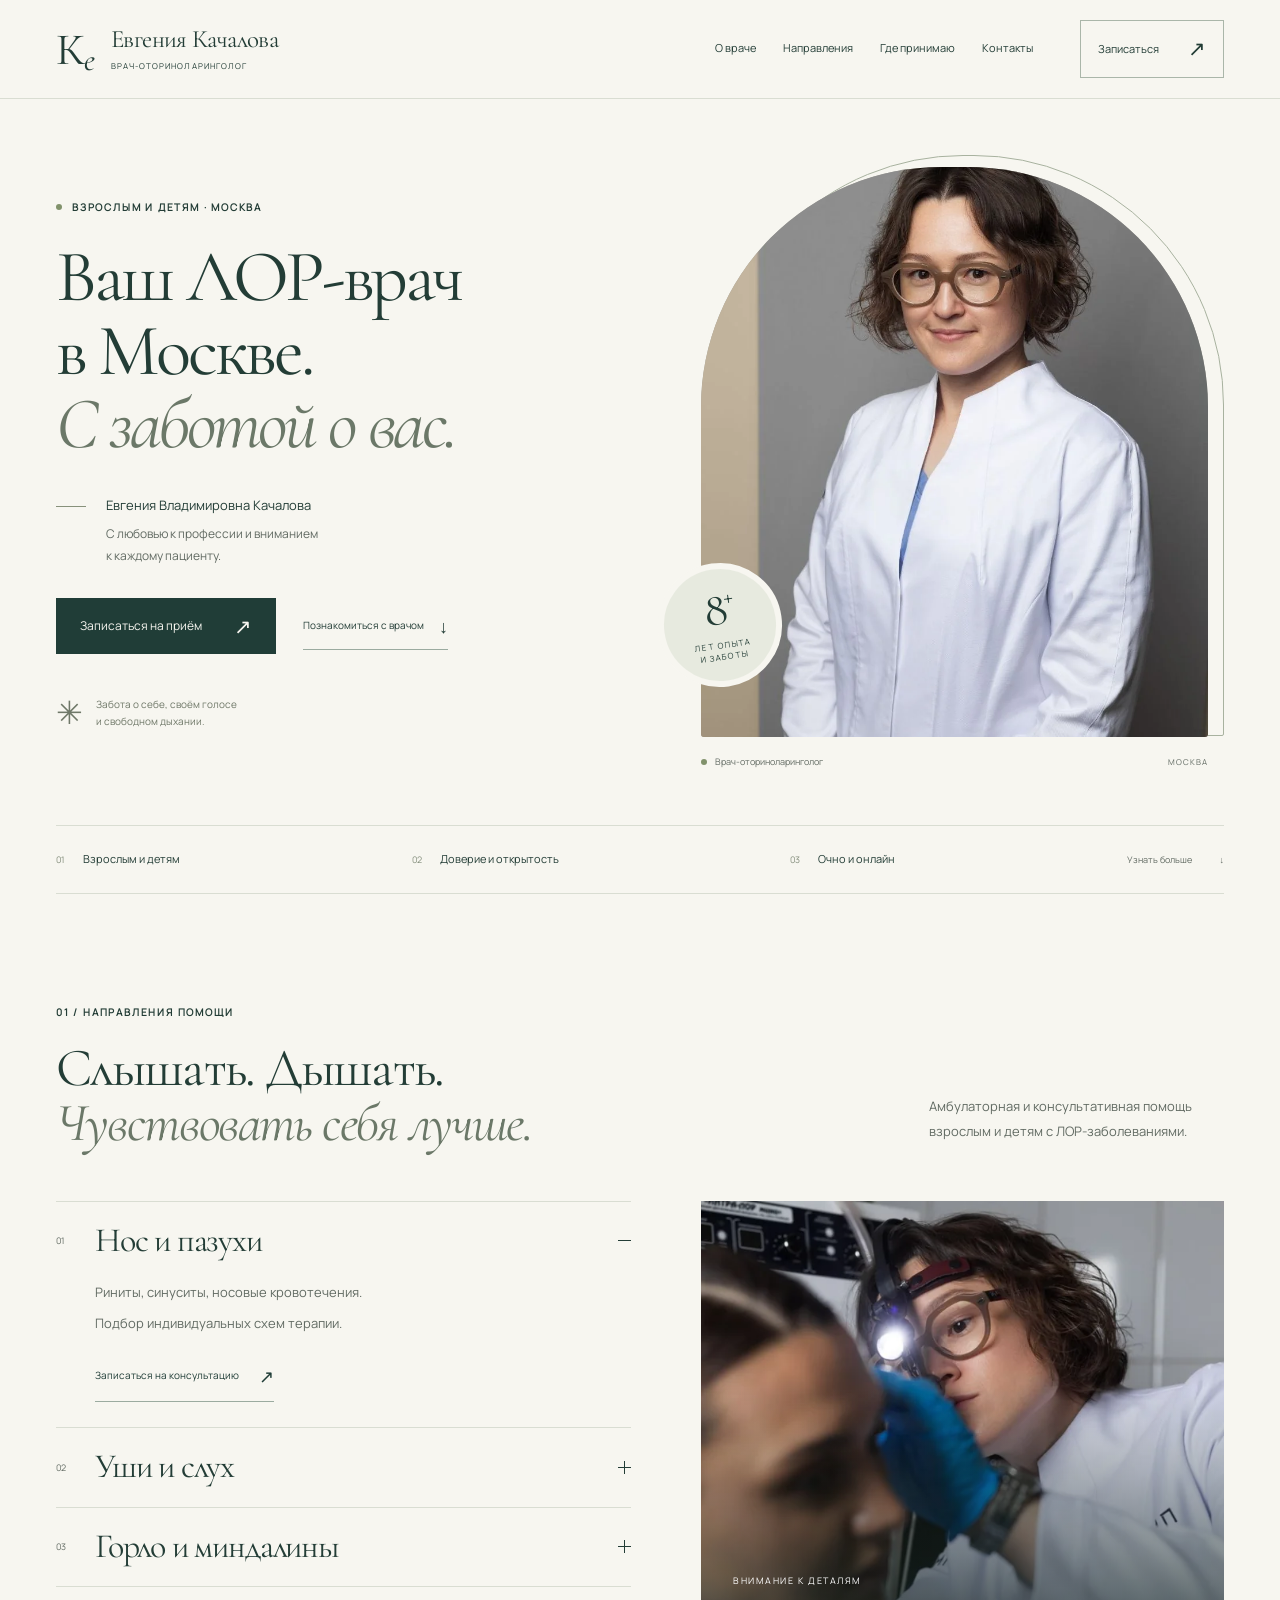
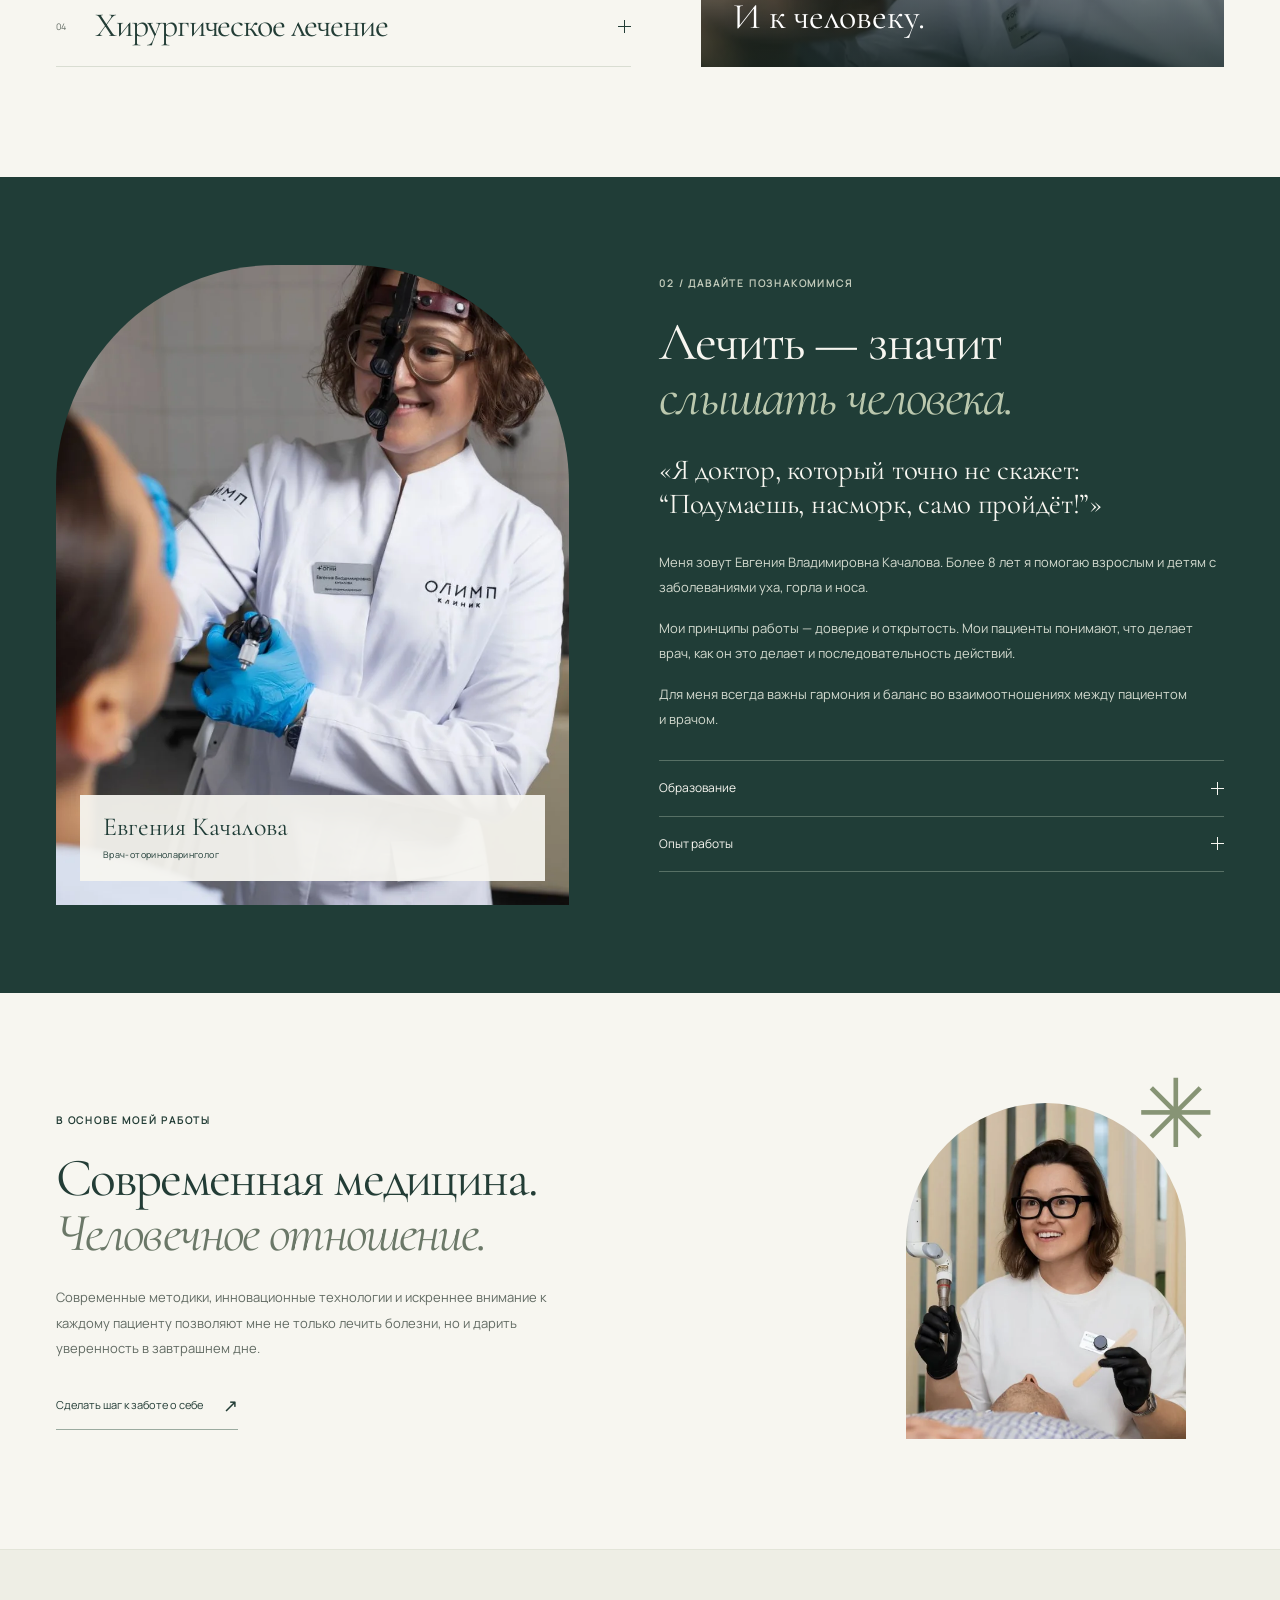
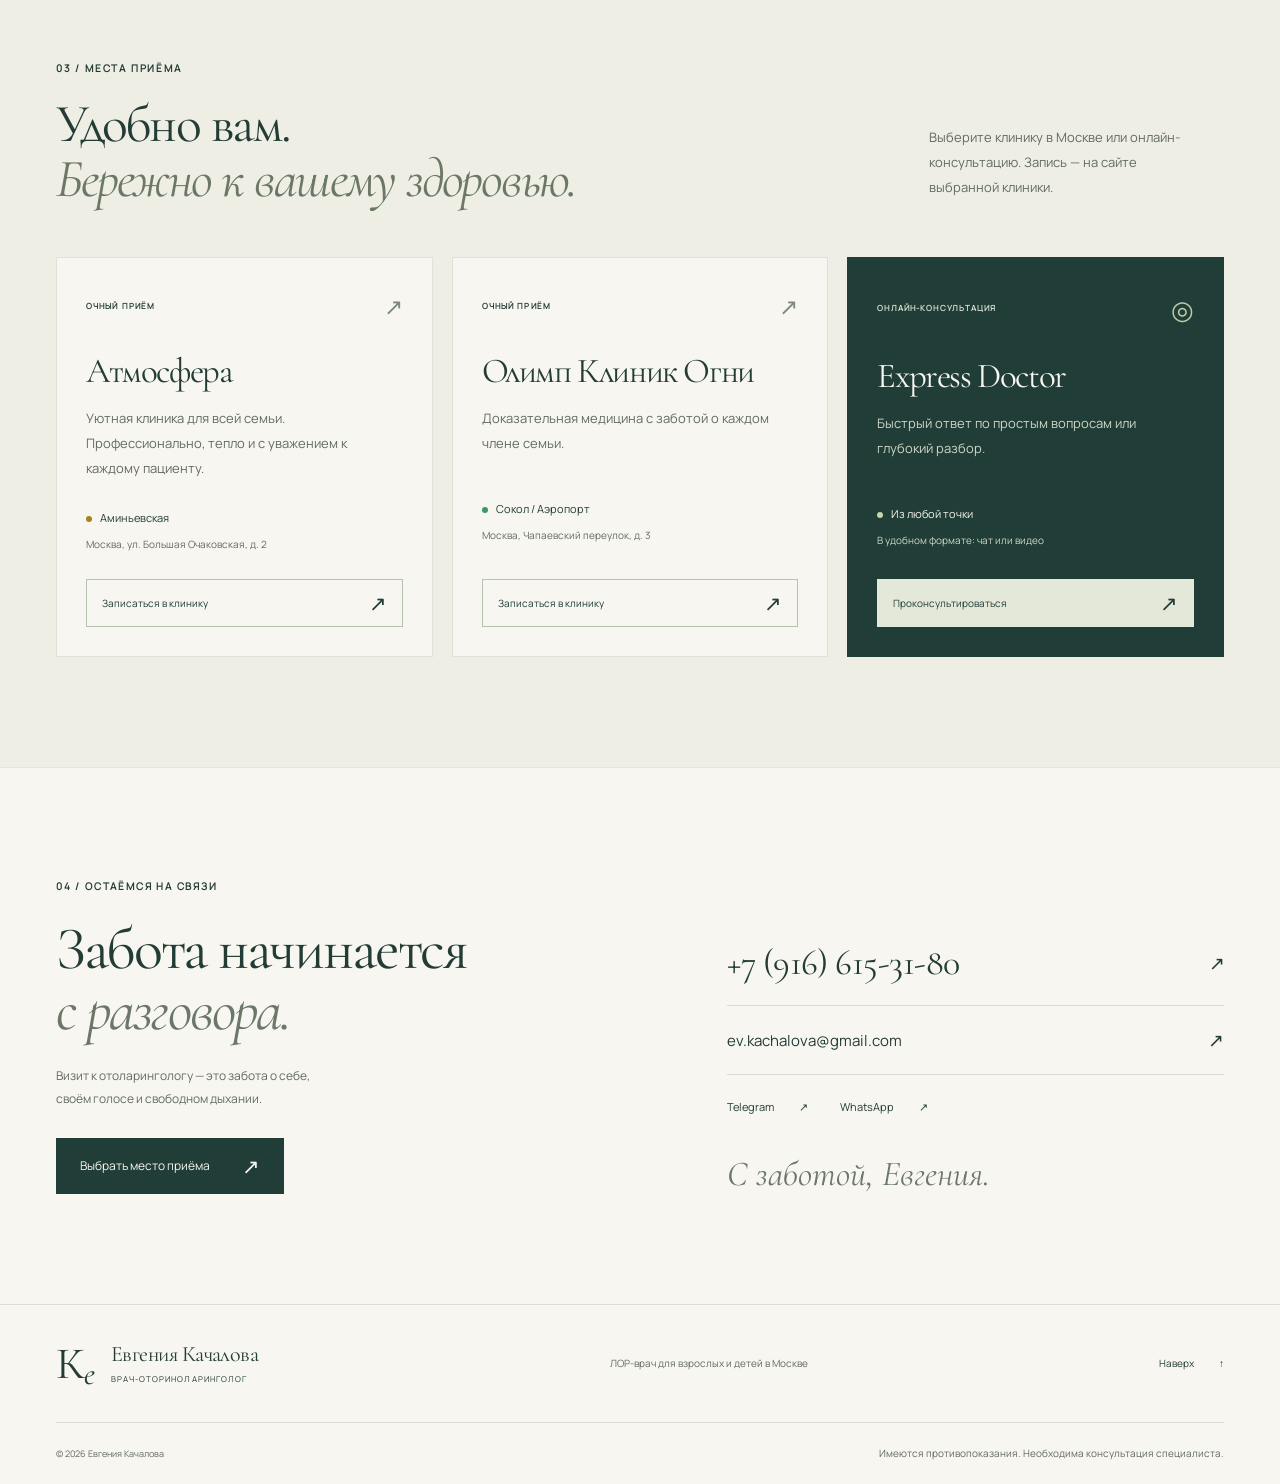
==== index.html @ 6a8b2f37 "Publish website from src" ====
<!doctype html>
<html lang="ru">
  <head>
    <meta charset="utf-8" />
    <meta name="viewport" content="width=device-width, initial-scale=1" />
    <meta name="theme-color" content="#203d37" />
    <title>
      ЛОР в Москве — Качалова Евгения Владимировна | Взрослым и детям
    </title>
    <meta
      name="description"
      content="ЛОР-врач в Москве Качалова Евгения Владимировна. Более 8 лет опыта, приём взрослых и детей. Клиники у м. Аминьевская, Сокол и Аэропорт. Запись и онлайн-консультации."
    />
    <meta name="robots" content="index, follow, max-image-preview:large" />
    <link rel="canonical" href="https://kachalovg.github.io/kachalova-lor-2/" />
    <meta property="og:type" content="website" />
    <meta property="og:locale" content="ru_RU" />
    <meta property="og:site_name" content="Евгения Качалова — ЛОР-врач" />
    <meta
      property="og:title"
      content="Ваш ЛОР-врач в Москве — Евгения Качалова"
    />
    <meta
      property="og:description"
      content="С любовью к профессии и заботой о каждом пациенте. ЛОР-помощь взрослым и детям, более 8 лет опыта. Очный приём и онлайн-консультации."
    />
    <meta property="og:url" content="https://kachalovg.github.io/kachalova-lor-2/" />
    <meta
      property="og:image"
      content="https://kachalovg.github.io/kachalova-lor-2/assets/images/portrait-880.webp"
    />
    <meta
      property="og:image:alt"
      content="Качалова Евгения Владимировна, врач-оториноларинголог"
    />
    <meta name="twitter:card" content="summary_large_image" />
    <link rel="icon" href="assets/favicon.svg" type="image/svg+xml" />
    <link
      rel="preload"
      href="assets/fonts/cormorant.woff2"
      as="font"
      type="font/woff2"
      crossorigin
    />
    <link
      rel="preload"
      href="assets/fonts/manrope.woff2"
      as="font"
      type="font/woff2"
      crossorigin
    />
    <link rel="stylesheet" href="css/styles.css" />
    <script src="js/main.js" defer></script>
    <script type="application/ld+json">
      {
        "@context": "https://schema.org",
        "@graph": [
          {
            "@type": "WebSite",
            "@id": "https://kachalovg.github.io/kachalova-lor-2/#website",
            "url": "https://kachalovg.github.io/kachalova-lor-2/",
            "name": "Евгения Качалова — ЛОР-врач в Москве",
            "inLanguage": "ru-RU"
          },
          {
            "@type": "WebPage",
            "@id": "https://kachalovg.github.io/kachalova-lor-2/#webpage",
            "url": "https://kachalovg.github.io/kachalova-lor-2/",
            "name": "ЛОР в Москве — Качалова Евгения Владимировна",
            "inLanguage": "ru-RU",
            "isPartOf": { "@id": "https://kachalovg.github.io/kachalova-lor-2/#website" },
            "about": { "@id": "https://kachalovg.github.io/kachalova-lor-2/#doctor" }
          },
          {
            "@type": "Person",
            "@id": "https://kachalovg.github.io/kachalova-lor-2/#doctor",
            "name": "Качалова Евгения Владимировна",
            "givenName": "Евгения",
            "familyName": "Качалова",
            "jobTitle": "Врач-оториноларинголог",
            "url": "https://kachalovg.github.io/kachalova-lor-2/",
            "image": "https://kachalovg.github.io/kachalova-lor-2/assets/images/portrait-880.webp",
            "telephone": "+79166153180",
            "email": "ev.kachalova@gmail.com",
            "knowsAbout": [
              "Оториноларингология",
              "Детская оториноларингология"
            ],
            "alumniOf": [
              {
                "@type": "EducationalOrganization",
                "name": "РНИМУ им. Н. И. Пирогова"
              },
              {
                "@type": "EducationalOrganization",
                "name": "НИКИО им. Л. И. Свержевского"
              }
            ],
            "workLocation": [
              {
                "@type": "MedicalClinic",
                "name": "Клиника Атмосфера",
                "url": "https://atmosphere-clinic.ru/kachalova",
                "address": {
                  "@type": "PostalAddress",
                  "addressLocality": "Москва",
                  "streetAddress": "ул. Большая Очаковская, д. 2",
                  "addressCountry": "RU"
                }
              },
              {
                "@type": "MedicalClinic",
                "name": "Олимп Клиник Огни",
                "url": "https://ogni.clinic/doctors/kachalova_evgeniya_vladimirovna?clckid=d45f28a2",
                "address": {
                  "@type": "PostalAddress",
                  "addressLocality": "Москва",
                  "streetAddress": "Чапаевский переулок, д. 3",
                  "addressCountry": "RU"
                }
              }
            ],
            "sameAs": [
              "https://t.me/evgeniyakachalova",
              "https://ru.express.doctor/ru/doctors/otolaryngologist-ent-kachalova-evgeniya?utm_source=docref&utm_medium=referral&utm_campaign=167669"
            ]
          }
        ]
      }
    </script>
  </head>
  <body>
    <a class="skip-link" href="#main">Перейти к содержанию</a>
    <header class="header">
      <div class="container header-inner">
        <a class="brand" href="#main" aria-label="Евгения Качалова — на главную"
          ><span class="monogram" aria-hidden="true">К<span>е</span></span
          ><span class="brand-name"
            >Евгения Качалова<small>ВРАЧ-ОТОРИНОЛАРИНГОЛОГ</small></span
          ></a
        >
        <nav class="nav" id="navigation" aria-label="Основная навигация">
          <a href="#about">О враче</a><a href="#expertise">Направления</a
          ><a href="#clinics">Где принимаю</a><a href="#contacts">Контакты</a>
        </nav>
        <a class="header-book" href="#clinics" data-book
          >Записаться <span aria-hidden="true">↗</span></a
        >
        <button
          class="menu-toggle"
          aria-label="Открыть меню"
          aria-controls="navigation"
          aria-expanded="false"
        >
          <span></span><span></span>
        </button>
      </div>
    </header>
    <main id="main">
      <section class="hero container" aria-labelledby="hero-title">
        <div class="hero-copy">
          <p class="eyebrow">
            <span class="status-dot"></span> ВЗРОСЛЫМ И ДЕТЯМ · МОСКВА
          </p>
          <h1 id="hero-title">
            Ваш ЛОР-врач<br />в Москве.<br /><em>С заботой о вас.</em>
          </h1>
          <div class="hero-intro">
            <span class="fine-line" aria-hidden="true"></span>
            <div>
              <p class="doctor-name">Евгения Владимировна Качалова</p>
              <p class="muted">
                С любовью к профессии и вниманием<br class="desktop-break" />
                к каждому пациенту.
              </p>
            </div>
          </div>
          <div class="hero-actions">
            <a href="#clinics" class="button" data-book
              >Записаться на приём <span aria-hidden="true">↗</span></a
            ><a class="text-link" href="#about"
              >Познакомиться с врачом <span aria-hidden="true">↓</span></a
            >
          </div>
          <div class="hero-note">
            <span class="note-icon" aria-hidden="true">✳</span>
            <p>Забота о себе, своём голосе<br />и свободном дыхании.</p>
          </div>
        </div>
        <div class="hero-visual">
          <span class="portrait-outline" aria-hidden="true"></span>
          <img
            class="hero-photo"
            src="assets/images/portrait-880.webp"
            srcset="
              assets/images/portrait-480.webp 480w,
              assets/images/portrait-880.webp 880w
            "
            sizes="(max-width: 700px) 90vw, 44vw"
            width="880"
            height="1280"
            alt="Евгения Владимировна Качалова — ЛОР-врач в Москве"
            fetchpriority="high"
          />
          <div class="experience-seal">
            <strong>8<span>+</span></strong
            ><span>ЛЕТ ОПЫТА<br />И ЗАБОТЫ</span>
          </div>
          <div class="portrait-caption">
            <span class="status-dot"></span> Врач-оториноларинголог<span
              class="caption-number"
              >МОСКВА</span
            >
          </div>
        </div>
      </section>
      <div class="trust-strip container">
        <p><span>01</span> Взрослым и детям</p>
        <p><span>02</span> Доверие и открытость</p>
        <p><span>03</span> Очно и онлайн</p>
        <a href="#expertise" aria-label="Перейти к направлениям помощи"
          >Узнать больше <span aria-hidden="true">↓</span></a
        >
      </div>

      <section
        class="section container expertise"
        id="expertise"
        aria-labelledby="expertise-title"
      >
        <div class="section-heading">
          <div>
            <p class="eyebrow">01 / НАПРАВЛЕНИЯ ПОМОЩИ</p>
            <h2 id="expertise-title">
              Слышать. Дышать.<br /><em>Чувствовать себя лучше.</em>
            </h2>
          </div>
          <p class="section-description">
            Амбулаторная и консультативная помощь взрослым и детям с
            ЛОР-заболеваниями.
          </p>
        </div>
        <div class="expertise-grid">
          <div class="service-list">
            <details class="service" open>
              <summary>
                <span class="service-number">01</span>
                <h3>Нос и пазухи</h3>
                <span class="plus" aria-hidden="true"></span>
              </summary>
              <div class="service-body">
                <p>Риниты, синуситы, носовые кровотечения.</p>
                <p>Подбор индивидуальных схем терапии.</p>
                <a href="#clinics" class="text-link" data-book
                  >Записаться на консультацию
                  <span aria-hidden="true">↗</span></a
                >
              </div>
            </details>
            <details class="service">
              <summary>
                <span class="service-number">02</span>
                <h3>Уши и слух</h3>
                <span class="plus" aria-hidden="true"></span>
              </summary>
              <div class="service-body">
                <p>Тугоухость, отиты, серные пробки.</p>
                <p>
                  Амбулаторная и консультативная помощь пациентам с
                  заболеваниями уха.
                </p>
                <a href="#clinics" class="text-link" data-book
                  >Записаться на консультацию
                  <span aria-hidden="true">↗</span></a
                >
              </div>
            </details>
            <details class="service">
              <summary>
                <span class="service-number">03</span>
                <h3>Горло и миндалины</h3>
                <span class="plus" aria-hidden="true"></span>
              </summary>
              <div class="service-body">
                <p>
                  Консервативное лечение острой и хронической патологии
                  лимфоэпителиального кольца.
                </p>
                <a href="#clinics" class="text-link" data-book
                  >Записаться на консультацию
                  <span aria-hidden="true">↗</span></a
                >
              </div>
            </details>
            <details class="service">
              <summary>
                <span class="service-number">04</span>
                <h3>Хирургическое лечение</h3>
                <span class="plus" aria-hidden="true"></span>
              </summary>
              <div class="service-body">
                <p>
                  Планирование и проведение оперативных вмешательств. Подбор
                  индивидуальных схем терапии.
                </p>
                <a href="#clinics" class="text-link" data-book
                  >Обсудить на консультации
                  <span aria-hidden="true">↗</span></a
                >
              </div>
            </details>
          </div>
          <figure class="expertise-photo">
            <img
              src="assets/images/examination-880.webp"
              srcset="
                assets/images/examination-480.webp 480w,
                assets/images/examination-880.webp 880w
              "
              sizes="(max-width: 700px) 90vw, 40vw"
              width="880"
              height="587"
              alt="Евгения Качалова проводит ЛОР-осмотр пациентки"
              loading="lazy"
              decoding="async"
            />
            <figcaption>
              <span>ВНИМАНИЕ К ДЕТАЛЯМ</span>И к человеку.
            </figcaption>
          </figure>
        </div>
      </section>

      <section class="about-section" id="about" aria-labelledby="about-title">
        <div class="container about-grid">
          <div class="about-visual">
            <img
              src="assets/images/consultation-880.webp"
              srcset="
                assets/images/consultation-480.webp 480w,
                assets/images/consultation-880.webp 880w
              "
              sizes="(max-width: 700px) 90vw, 40vw"
              width="880"
              height="1321"
              alt="Евгения Качалова на приёме — с вниманием к каждому пациенту"
              loading="lazy"
              decoding="async"
            />
            <div class="photo-label">
              Евгения Качалова<span>Врач-оториноларинголог</span>
            </div>
          </div>
          <div class="about-copy">
            <p class="eyebrow">02 / ДАВАЙТЕ ПОЗНАКОМИМСЯ</p>
            <h2 id="about-title">
              Лечить — значит<br /><em>слышать человека.</em>
            </h2>
            <blockquote>
              «Я доктор, который точно не скажет: “Подумаешь, насморк, само
              пройдёт!”»
            </blockquote>
            <p>
              Меня зовут Евгения Владимировна Качалова. Более 8 лет я помогаю
              взрослым и детям с заболеваниями уха, горла и носа.
            </p>
            <p>
              Мои принципы работы — доверие и открытость. Мои пациенты понимают,
              что делает врач, как он это делает и последовательность действий.
            </p>
            <p>
              Для меня всегда важны гармония и баланс во взаимоотношениях между
              пациентом и врачом.
            </p>
            <div class="credentials">
              <details>
                <summary>
                  Образование <span class="plus" aria-hidden="true"></span>
                </summary>
                <div class="credential-content">
                  <p>
                    <b>2010–2016</b
                    ><span
                      >РНИМУ им. Н. И. Пирогова, Москва. Высшее образование,
                      педиатрия.</span
                    >
                  </p>
                  <p>
                    <b>2016–2018</b
                    ><span
                      >НИКИО им. Л. И. Свержевского, Москва. Ординатура,
                      оториноларингология.</span
                    >
                  </p>
                  <p>
                    <b>2023</b
                    ><span
                      >Повышение квалификации: дополнительная профессиональная
                      программа «Оториноларингология».</span
                    >
                  </p>
                </div>
              </details>
              <details>
                <summary>
                  Опыт работы <span class="plus" aria-hidden="true"></span>
                </summary>
                <div class="credential-content">
                  <p>
                    <b>2018–2022</b
                    ><span
                      >Врач-оториноларинголог, ДГКБ им. Г. Н. Сперанского.</span
                    >
                  </p>
                  <p>
                    <b>2018–2022</b
                    ><span
                      >Врач-оториноларинголог, ГКБ № 13, центр восстановления
                      детей.</span
                    >
                  </p>
                  <p>
                    <b>2022–2024</b
                    ><span>Врач-оториноларинголог, ММЦ «Медси».</span>
                  </p>
                  <p>
                    <b>С 2024</b
                    ><span
                      >Врач-оториноларинголог, «Огни Олимпа» и
                      «Атмосфера».</span
                    >
                  </p>
                </div>
              </details>
            </div>
          </div>
        </div>
      </section>

      <section
        class="philosophy section container"
        aria-labelledby="philosophy-title"
      >
        <div class="philosophy-copy">
          <p class="eyebrow">В ОСНОВЕ МОЕЙ РАБОТЫ</p>
          <h2 id="philosophy-title">
            Современная медицина.<br /><em>Человечное отношение.</em>
          </h2>
          <p>
            Современные методики, инновационные технологии и искреннее внимание
            к каждому пациенту позволяют мне не только лечить болезни, но и
            дарить уверенность в завтрашнем дне.
          </p>
          <a href="#clinics" class="text-link" data-book
            >Сделать шаг к заботе о себе <span aria-hidden="true">↗</span></a
          >
        </div>
        <div class="care-image">
          <img
            src="assets/images/care-480.webp"
            width="480"
            height="720"
            alt="Доктор Качалова на приёме взрослого пациента"
            loading="lazy"
            decoding="async"
          /><span class="care-asterisk" aria-hidden="true">✳</span>
        </div>
      </section>

      <section
        class="clinics-section section"
        id="clinics"
        aria-labelledby="clinics-title"
      >
        <div class="container">
          <div class="section-heading">
            <div>
              <p class="eyebrow">03 / МЕСТА ПРИЁМА</p>
              <h2 id="clinics-title">
                Удобно вам.<br /><em>Бережно к вашему здоровью.</em>
              </h2>
            </div>
            <p class="section-description">
              Выберите клинику в Москве или онлайн-консультацию. Запись — на
              сайте выбранной клиники.
            </p>
          </div>
          <div class="clinic-grid">
            <article class="clinic-card">
              <div class="clinic-top">
                <span class="eyebrow">ОЧНЫЙ ПРИЁМ</span
                ><span class="clinic-icon" aria-hidden="true">↗</span>
              </div>
              <h3>Атмосфера</h3>
              <p class="clinic-description">
                Уютная клиника для всей семьи. Профессионально, тепло и с
                уважением к каждому пациенту.
              </p>
              <div class="clinic-address">
                <span class="metro"
                  ><i class="metro-dot metro-yellow"></i> Аминьевская</span
                >
                <p>Москва, ул. Большая Очаковская, д. 2</p>
              </div>
              <a
                class="button button-outline"
                href="https://atmosphere-clinic.ru/kachalova"
                target="_blank"
                rel="noopener noreferrer"
                >Записаться в клинику <span aria-hidden="true">↗</span></a
              >
            </article>
            <article class="clinic-card">
              <div class="clinic-top">
                <span class="eyebrow">ОЧНЫЙ ПРИЁМ</span
                ><span class="clinic-icon" aria-hidden="true">↗</span>
              </div>
              <h3>Олимп Клиник Огни</h3>
              <p class="clinic-description">
                Доказательная медицина с заботой о каждом члене семьи.
              </p>
              <div class="clinic-address">
                <span class="metro"
                  ><i class="metro-dot"></i> Сокол / Аэропорт</span
                >
                <p>Москва, Чапаевский переулок, д. 3</p>
              </div>
              <a
                class="button button-outline"
                href="https://ogni.clinic/doctors/kachalova_evgeniya_vladimirovna?clckid=d45f28a2"
                target="_blank"
                rel="noopener noreferrer"
                >Записаться в клинику <span aria-hidden="true">↗</span></a
              >
            </article>
            <article class="clinic-card clinic-online">
              <div class="clinic-top">
                <span class="eyebrow">ОНЛАЙН-КОНСУЛЬТАЦИЯ</span
                ><span class="online-icon" aria-hidden="true">◎</span>
              </div>
              <h3>Express Doctor</h3>
              <p class="clinic-description">
                Быстрый ответ по простым вопросам или глубокий разбор.
              </p>
              <div class="clinic-address">
                <span class="metro"
                  ><i class="status-dot"></i> Из любой точки</span
                >
                <p>В удобном формате: чат или видео</p>
              </div>
              <a
                class="button button-light"
                href="https://ru.express.doctor/ru/doctors/otolaryngologist-ent-kachalova-evgeniya?utm_source=docref&amp;utm_medium=referral&amp;utm_campaign=167669"
                target="_blank"
                rel="noopener noreferrer"
                >Проконсультироваться <span aria-hidden="true">↗</span></a
              >
            </article>
          </div>
        </div>
      </section>
      <section
        class="contact-section section container"
        id="contacts"
        aria-labelledby="contacts-title"
      >
        <p class="eyebrow">04 / ОСТАЁМСЯ НА СВЯЗИ</p>
        <div class="contact-grid">
          <div>
            <h2 id="contacts-title">
              Забота начинается<br /><em>с разговора.</em>
            </h2>
            <p>
              Визит к отоларингологу — это забота о себе,<br
                class="desktop-break"
              />
              своём голосе и свободном дыхании.
            </p>
            <a class="button" href="#clinics" data-book
              >Выбрать место приёма <span aria-hidden="true">↗</span></a
            >
          </div>
          <div class="contact-links">
            <a class="phone-link" href="tel:+79166153180"
              >+7 (916) 615-31-80 <span aria-hidden="true">↗</span></a
            ><a class="email-link" href="mailto:ev.kachalova@gmail.com"
              >ev.kachalova@gmail.com <span aria-hidden="true">↗</span></a
            >
            <div class="social-links">
              <a
                href="https://t.me/evgeniyakachalova"
                target="_blank"
                rel="noopener noreferrer"
                >Telegram <span aria-hidden="true">↗</span></a
              ><a
                href="https://wa.me/79166153180"
                target="_blank"
                rel="noopener noreferrer"
                >WhatsApp <span aria-hidden="true">↗</span></a
              >
            </div>
            <span class="contact-signature" aria-hidden="true"
              >С заботой, Евгения.</span
            >
          </div>
        </div>
      </section>
    </main>
    <footer class="footer">
      <div class="container footer-top">
        <a class="brand" href="#main"
          ><span class="monogram" aria-hidden="true">К<span>е</span></span
          ><span class="brand-name"
            >Евгения Качалова<small>ВРАЧ-ОТОРИНОЛАРИНГОЛОГ</small></span
          ></a
        >
        <p>ЛОР-врач для взрослых и детей в Москве</p>
        <a class="back-top" href="#main"
          >Наверх <span aria-hidden="true">↑</span></a
        >
      </div>
      <div class="container footer-bottom">
        <span>© 2026 Евгения Качалова</span>
        <p>Имеются противопоказания. Необходима консультация специалиста.</p>
      </div>
    </footer>
    <div class="mobile-book">
      <a href="#clinics" class="button" data-book
        >Записаться на приём <span aria-hidden="true">↗</span></a
      >
    </div>
    <dialog id="booking" aria-labelledby="booking-title">
      <button class="dialog-close" aria-label="Закрыть окно записи">×</button>
      <p class="eyebrow">ПЕРВЫЙ ШАГ К ЗАБОТЕ О СЕБЕ</p>
      <h2 id="booking-title">Где вам <em>удобнее?</em></h2>
      <p class="dialog-intro">
        Выберите место приёма. Вы перейдёте на сайт клиники, чтобы записаться к
        Евгении Качаловой.
      </p>
      <div class="booking-options">
        <a
          href="https://atmosphere-clinic.ru/kachalova"
          target="_blank"
          rel="noopener noreferrer"
          ><span
            ><b>Атмосфера</b
            ><small>м. Аминьевская · Большая Очаковская, 2</small></span
          ><span aria-hidden="true">↗</span></a
        ><a
          href="https://ogni.clinic/doctors/kachalova_evgeniya_vladimirovna?clckid=d45f28a2"
          target="_blank"
          rel="noopener noreferrer"
          ><span
            ><b>Олимп Клиник Огни</b
            ><small>м. Сокол / Аэропорт · Чапаевский пер., 3</small></span
          ><span aria-hidden="true">↗</span></a
        ><a
          href="https://ru.express.doctor/ru/doctors/otolaryngologist-ent-kachalova-evgeniya?utm_source=docref&amp;utm_medium=referral&amp;utm_campaign=167669"
          target="_blank"
          rel="noopener noreferrer"
          ><span
            ><b>Express Doctor</b><small>Онлайн · чат или видео</small></span
          ><span aria-hidden="true">↗</span></a
        >
      </div>
      <a class="dialog-phone" href="tel:+79166153180"
        >Связаться с врачом: +7 (916) 615-31-80</a
      >
    </dialog>
  </body>
</html>
---- css/styles.css ----
@font-face {
  font-family: Manrope;
  src: url("../assets/fonts/manrope.woff2") format("woff2");
  font-style: normal;
  font-weight: 400;
  font-display: swap;
}
@font-face {
  font-family: Cormorant;
  src: url("../assets/fonts/cormorant.woff2") format("woff2");
  font-style: normal;
  font-weight: 400;
  font-display: swap;
}
@font-face {
  font-family: Cormorant;
  src: url("../assets/fonts/cormorant-italic.woff2") format("woff2");
  font-style: italic;
  font-weight: 400;
  font-display: swap;
}
:root {
  --paper: #f7f6f0;
  --green: #203d37;
  --ink: #233d36;
  --sage: #6b7868;
  --muted: #626b63;
  --line: #d9ddd2;
  --cream: #eeeee5;
  --serif: Cormorant, Georgia, "Times New Roman", serif;
  --sans: Manrope, Arial, sans-serif;
}
* {
  box-sizing: border-box;
}
html {
  scroll-behavior: smooth;
  scroll-padding-top: 110px;
}
body {
  margin: 0;
  background: var(--paper);
  color: var(--ink);
  font: 14px/1.7 var(--sans);
  -webkit-font-smoothing: antialiased;
}
a {
  color: inherit;
  text-decoration: none;
}
button {
  font: inherit;
  color: inherit;
  cursor: pointer;
}
button,
a,
summary {
  -webkit-tap-highlight-color: transparent;
}
button:focus-visible,
a:focus-visible,
summary:focus-visible {
  outline: 2px solid #a17a44;
  outline-offset: 6px;
}
img {
  display: block;
  max-width: 100%;
  height: auto;
}
p,
h1,
h2,
h3,
figure,
blockquote {
  margin: 0;
}
h1,
h2,
h3 {
  font-family: var(--serif);
  font-weight: 400;
  line-height: 1.02;
  letter-spacing: -0.035em;
}
h2 {
  font-size: clamp(44px, 4.2vw, 64px);
}
h2 em,
h1 em {
  font-weight: 400;
  color: var(--sage);
}
p {
  text-wrap: pretty;
}
.container {
  width: min(1280px, calc(100% - 112px));
  margin-inline: auto;
}
.section {
  padding-block: 110px;
}
.eyebrow {
  font-size: 10px;
  font-weight: 600;
  letter-spacing: 0.18em;
  line-height: 1.6;
}
.muted {
  color: var(--muted);
}
.button {
  display: inline-flex;
  align-items: center;
  justify-content: space-between;
  gap: 32px;
  min-height: 56px;
  background: var(--green);
  color: var(--paper);
  padding: 15px 23px;
  border: 1px solid var(--green);
  font-size: 12px;
  transition:
    background 0.2s,
    transform 0.2s;
}
.button span {
  font-size: 21px;
  font-family: Arial, sans-serif;
  line-height: 1;
}
.button:hover {
  background: #34564b;
  transform: translateY(-2px);
}
.text-link {
  display: inline-flex;
  align-items: center;
  gap: 20px;
  padding-block: 8px;
  border-bottom: 1px solid #9baba0;
  font-size: 12px;
}
.text-link span {
  font-size: 18px;
}
.text-link:hover {
  color: #6e784f;
}
.skip-link {
  position: fixed;
  top: 8px;
  left: 12px;
  padding: 12px 20px;
  background: var(--green);
  color: white;
  z-index: 100;
  transform: translateY(-150%);
}
.skip-link:focus {
  transform: translateY(0);
}
.header {
  height: 99px;
  border-bottom: 1px solid var(--line);
  background: var(--paper);
  position: relative;
  z-index: 20;
}
.header-inner {
  height: 100%;
  display: flex;
  align-items: center;
  gap: 35px;
}
.brand {
  display: flex;
  align-items: center;
  gap: 16px;
  flex-shrink: 0;
}
.monogram {
  font-family: var(--serif);
  font-size: 45px;
  line-height: 1;
  position: relative;
  display: block;
  width: 39px;
}
.monogram > span {
  position: absolute;
  right: 0;
  bottom: -4px;
  font-style: italic;
  font-size: 32px;
}
.brand-name {
  font-family: var(--serif);
  font-size: 25px;
  letter-spacing: -0.025em;
  line-height: 1.1;
}
.brand-name small {
  display: block;
  font: 8px/1.5 var(--sans);
  letter-spacing: 0.13em;
  margin-top: 7px;
}
.nav {
  display: flex;
  align-items: center;
  gap: 27px;
  margin-left: auto;
  font-size: 11px;
}
.nav a {
  padding: 10px 0;
  border-bottom: 1px solid transparent;
}
.nav a:hover {
  border-bottom-color: var(--sage);
}
.header-book {
  margin-left: 12px;
  display: flex;
  align-items: center;
  gap: 29px;
  font-size: 11px;
  border: 1px solid #aab6a9;
  padding: 10px 17px;
}
.header-book span {
  font-size: 21px;
}
.header-book:hover {
  background: var(--cream);
}
.menu-toggle {
  display: none;
}
.hero {
  display: grid;
  grid-template-columns: 1.13fr 1fr;
  gap: 55px;
  padding-top: 56px;
  padding-bottom: 56px;
  align-items: center;
}
.hero-copy {
  padding-top: 4px;
}
.hero .eyebrow {
  display: flex;
  align-items: center;
  gap: 10px;
  margin-bottom: 26px;
}
.status-dot {
  display: inline-block;
  width: 6px;
  height: 6px;
  background: #81926b;
  border-radius: 50%;
  flex-shrink: 0;
}
.hero h1 {
  font-size: clamp(58px, 5.7vw, 88px);
  line-height: 1.01;
  letter-spacing: -0.045em;
}
.hero h1 em {
  white-space: nowrap;
}
.hero-intro {
  display: flex;
  align-items: flex-start;
  gap: 20px;
  margin-top: 32px;
}
.fine-line {
  width: 30px;
  height: 1px;
  background: #87917b;
  margin-top: 12px;
}
.doctor-name {
  font-size: 13px;
  margin-bottom: 7px;
}
.hero-intro .muted {
  font-size: 12px;
  line-height: 1.85;
}
.hero-actions {
  display: flex;
  align-items: center;
  gap: 27px;
  margin-top: 31px;
}
.hero-actions .text-link {
  font-size: 10px;
  gap: 15px;
}
.hero-note {
  margin-top: 42px;
  display: flex;
  gap: 13px;
  align-items: center;
  color: #6f7868;
  font-size: 10px;
  line-height: 1.65;
}
.note-icon {
  font-size: 32px;
  font-family: Georgia, serif;
  font-weight: 400;
  line-height: 1;
}
.hero-visual {
  position: relative;
  padding: 12px 16px 0 0;
  min-width: 0;
}
.hero-photo {
  width: 100%;
  height: 570px;
  object-fit: cover;
  object-position: center 34%;
  border-radius: 240px 240px 3px 3px;
  background: #a5a49b;
}
.portrait-outline {
  position: absolute;
  inset: 0 0 33px 12px;
  border: 1px solid #a8b29f;
  border-radius: 250px 250px 2px 2px;
  z-index: -1;
}
.experience-seal {
  position: absolute;
  left: -43px;
  bottom: 82px;
  width: 124px;
  height: 124px;
  background: #e7eadf;
  border: 6px solid var(--paper);
  border-radius: 50%;
  display: flex;
  flex-direction: column;
  align-items: center;
  justify-content: center;
  transform: rotate(-8deg);
}
.experience-seal strong {
  font: 48px/0.95 var(--serif);
  letter-spacing: -0.06em;
}
.experience-seal strong span {
  font-size: 24px;
  vertical-align: top;
}
.experience-seal > span {
  font: 8px/1.5 var(--sans);
  letter-spacing: 0.14em;
  text-align: center;
  margin-top: 7px;
}
.portrait-caption {
  display: flex;
  align-items: center;
  gap: 8px;
  padding-top: 17px;
  font-size: 9px;
  color: var(--muted);
}
.caption-number {
  margin-left: auto;
  font-size: 8px;
  letter-spacing: 0.12em;
}
.trust-strip {
  border-top: 1px solid var(--line);
  border-bottom: 1px solid var(--line);
  padding-block: 24px;
  display: flex;
  align-items: center;
  justify-content: space-between;
  gap: 20px;
  font-size: 11px;
}
.trust-strip p {
  display: flex;
  align-items: center;
  gap: 18px;
}
.trust-strip p span {
  color: #828c7a;
  font-size: 9px;
}
.trust-strip > a {
  font-size: 9px;
  color: var(--muted);
  display: flex;
  gap: 28px;
}
.section-heading {
  display: flex;
  align-items: flex-end;
  justify-content: space-between;
  gap: 60px;
  margin-bottom: 50px;
}
.section-heading h2 {
  margin-top: 21px;
}
.section-description {
  max-width: 295px;
  color: var(--muted);
  font-size: 12px;
  line-height: 1.95;
  padding-bottom: 6px;
}
.expertise-grid {
  display: grid;
  grid-template-columns: 1.1fr 1fr;
  gap: 70px;
  align-items: start;
}
.service {
  border-top: 1px solid var(--line);
}
.service:last-child {
  border-bottom: 1px solid var(--line);
}
summary {
  list-style: none;
  cursor: pointer;
}
summary::-webkit-details-marker {
  display: none;
}
.service summary {
  display: flex;
  align-items: center;
  gap: 20px;
  padding: 22px 0;
}
.service-number {
  font-size: 9px;
  color: var(--muted);
  width: 19px;
}
.service h3 {
  font-size: 34px;
}
.plus {
  width: 13px;
  height: 13px;
  display: block;
  position: relative;
  margin-left: auto;
  flex-shrink: 0;
}
.plus::before,
.plus::after {
  content: "";
  position: absolute;
  background: currentColor;
  inset: 6px 0 auto;
  height: 1px;
}
.plus::after {
  transform: rotate(90deg);
  transition: transform 0.2s;
}
details[open] > summary .plus::after {
  transform: rotate(0);
}
.service-body {
  padding: 0 22px 25px 39px;
  color: var(--muted);
  font-size: 12px;
  line-height: 1.9;
  max-width: 450px;
}
.service-body p + p {
  margin-top: 6px;
}
.service-body .text-link {
  color: var(--green);
  font-size: 10px;
  margin-top: 15px;
}
.expertise-photo {
  position: relative;
  overflow: hidden;
  background: #e0e2d9;
  align-self: stretch;
  min-height: 380px;
}
.expertise-photo img {
  height: 100%;
  width: 100%;
  object-fit: cover;
  object-position: 57% center;
}
.expertise-photo:after {
  content: "";
  position: absolute;
  inset: 40% 0 0;
  background: linear-gradient(transparent, rgba(16, 33, 28, 0.75));
  pointer-events: none;
}
.expertise-photo figcaption {
  position: absolute;
  bottom: 30px;
  left: 32px;
  z-index: 1;
  font: 36px/1.1 var(--serif);
  color: #fff;
}
.expertise-photo figcaption span {
  display: block;
  font: 9px var(--sans);
  letter-spacing: 0.17em;
  margin-bottom: 10px;
}
.about-section {
  background: var(--green);
  color: var(--paper);
  padding-block: 88px;
}
.about-grid {
  display: grid;
  grid-template-columns: 1fr 1.1fr;
  gap: 90px;
  align-items: start;
}
.about-visual {
  position: relative;
}
.about-visual img {
  width: 100%;
  height: 640px;
  object-fit: cover;
  object-position: center 28%;
  border-radius: 220px 220px 0 0;
}
.photo-label {
  position: absolute;
  bottom: 24px;
  left: 24px;
  right: 24px;
  background: #f7f6f0ed;
  color: var(--green);
  padding: 19px 23px;
  font: 26px/1 var(--serif);
}
.photo-label span {
  display: block;
  font: 9px/1.5 var(--sans);
  margin-top: 8px;
  letter-spacing: 0.04em;
}
.about-copy {
  padding-top: 10px;
}
.about-copy > .eyebrow {
  color: #c2cbbb;
}
.about-copy h2 {
  margin-top: 24px;
  font-size: clamp(42px, 4.2vw, 62px);
}
.about-copy h2 em {
  color: #bbc8ae;
}
.about-copy blockquote {
  margin-block: 28px;
  font: 29px/1.2 var(--serif);
  letter-spacing: -0.01em;
  max-width: 460px;
}
.about-copy > p:not(.eyebrow) {
  font-size: 12px;
  line-height: 1.95;
  color: #d3dacf;
  margin-top: 15px;
}
.credentials {
  margin-top: 28px;
}
.credentials details {
  border-top: 1px solid #577065;
}
.credentials details:last-child {
  border-bottom: 1px solid #577065;
}
.credentials summary {
  display: flex;
  align-items: center;
  padding: 17px 0;
  font-size: 12px;
}
.credential-content {
  padding: 4px 0 20px;
}
.credential-content p {
  display: grid;
  grid-template-columns: 80px 1fr;
  gap: 16px;
  margin-top: 14px;
  font-size: 11px;
  color: #d3dacf;
}
.credential-content b {
  font-weight: 400;
  color: #f7f6f0;
}
.philosophy {
  display: grid;
  grid-template-columns: 1.6fr 0.8fr;
  gap: 100px;
  align-items: center;
}
.philosophy h2 {
  margin-top: 23px;
}
.philosophy-copy > p:not(.eyebrow) {
  color: var(--muted);
  max-width: 540px;
  font-size: 13px;
  line-height: 1.95;
  margin-top: 25px;
}
.philosophy .text-link {
  margin-top: 21px;
  font-size: 11px;
}
.care-image {
  position: relative;
  width: 100%;
  max-width: 280px;
  justify-self: center;
}
.care-image img {
  aspect-ratio: 4/4.8;
  object-fit: cover;
  border-radius: 150px 150px 0 0;
  object-position: center 32%;
}
.care-asterisk {
  position: absolute;
  right: -30px;
  top: -34px;
  font: 95px/1 var(--serif);
  color: #879475;
}
.clinics-section {
  background: var(--cream);
  border-top: 1px solid #e3e5d9;
  border-bottom: 1px solid #e3e5d9;
}
.clinic-grid {
  display: grid;
  grid-template-columns: repeat(3, minmax(0, 1fr));
  gap: 19px;
}
.clinic-card {
  padding: 29px;
  background: var(--paper);
  display: flex;
  flex-direction: column;
  border: 1px solid #dfe3d7;
  min-height: 373px;
}
.clinic-top {
  display: flex;
  align-items: center;
  justify-content: space-between;
  gap: 10px;
}
.clinic-top .eyebrow {
  font-size: 8px;
  letter-spacing: 0.14em;
}
.clinic-icon {
  font-size: 23px;
  color: #7c8c76;
}
.clinic-card h3 {
  font-size: 35px;
  margin-top: 28px;
  letter-spacing: -0.04em;
  white-space: nowrap;
}
.clinic-description {
  font-size: 11px;
  line-height: 1.9;
  color: var(--muted);
  margin-top: 17px;
  min-height: 65px;
}
.clinic-address {
  margin-top: 29px;
  margin-bottom: 26px;
  font-size: 10px;
}
.metro {
  display: flex;
  align-items: center;
  gap: 8px;
  font-size: 11px;
}
.metro-dot {
  width: 6px;
  height: 6px;
  display: inline-block;
  background: #3b9867;
  border-radius: 50%;
}
.metro-yellow {
  background: #a88222;
}
.clinic-address p {
  margin-top: 8px;
  color: var(--muted);
  font-size: 10px;
}
.clinic-card .button {
  margin-top: auto;
  min-height: 48px;
  padding: 12px 15px;
  font-size: 10px;
  gap: 12px;
}
.button-outline {
  background: transparent;
  color: var(--green);
  border-color: #b6c1ae;
}
.button-outline:hover {
  background: var(--green);
  color: white;
}
.clinic-online {
  background: var(--green);
  color: var(--paper);
  border-color: var(--green);
}
.clinic-online .clinic-description,
.clinic-online .clinic-address p {
  color: #ced7c6;
}
.clinic-online .eyebrow {
  color: #d9dfd0;
}
.clinic-online .status-dot {
  background: #c6d4a7;
}
.online-icon {
  font-size: 26px;
  color: #becbab;
}
.button-light {
  background: #e4e8d9;
  color: var(--green);
  border-color: #e4e8d9;
}
.button-light:hover {
  background: white;
  color: var(--green);
}
.contact-section > .eyebrow {
  margin-bottom: 24px;
}
.contact-grid {
  display: grid;
  grid-template-columns: 1.15fr 1fr;
  gap: 100px;
  align-items: center;
}
.contact-grid h2 {
  font-size: clamp(46px, 4.7vw, 68px);
}
.contact-grid p {
  color: var(--muted);
  font-size: 12px;
  margin-top: 24px;
  line-height: 1.9;
}
.contact-grid .button {
  margin-top: 28px;
}
.contact-links > a {
  display: flex;
  justify-content: space-between;
  align-items: center;
  border-bottom: 1px solid var(--line);
  padding: 21px 0;
}
.phone-link {
  font: 36px/1.2 var(--serif);
  letter-spacing: -0.015em;
}
.contact-links > a > span {
  font: 19px var(--sans);
}
.email-link {
  font-size: 15px;
}
.social-links {
  display: flex;
  gap: 32px;
  margin-top: 23px;
  font-size: 11px;
}
.social-links a {
  display: flex;
  gap: 25px;
}
.social-links a:hover,
.contact-links > a:hover {
  color: var(--sage);
}
.contact-signature {
  display: block;
  font: italic 35px/1 var(--serif);
  color: var(--sage);
  margin-top: 40px;
}
.footer {
  border-top: 1px solid var(--line);
}
.footer-top {
  padding-block: 36px;
  display: flex;
  align-items: center;
  justify-content: space-between;
  gap: 30px;
}
.footer-top .brand-name {
  font-size: 22px;
}
.footer-top > p {
  font-size: 10px;
  color: var(--muted);
}
.back-top {
  font-size: 10px;
  display: flex;
  gap: 25px;
}
.footer-bottom {
  border-top: 1px solid var(--line);
  padding-block: 22px;
  display: flex;
  align-items: center;
  justify-content: space-between;
  gap: 20px;
  color: var(--muted);
  font-size: 9px;
}
.footer-bottom p {
  font-size: 10px;
}
.mobile-book {
  display: none;
}
dialog {
  border: 1px solid #d9dfd2;
  border-radius: 3px;
  background: var(--paper);
  color: var(--green);
  padding: 46px;
  width: min(580px, calc(100% - 32px));
  max-height: calc(100dvh - 40px);
  overflow: auto;
  box-shadow: 0 28px 90px #10241d33;
}
dialog::backdrop {
  background: #142c26a8;
  backdrop-filter: blur(5px);
}
.dialog-open {
  overflow: hidden;
}
.dialog-close {
  position: absolute;
  top: 13px;
  right: 17px;
  border: 0;
  background: none;
  font-size: 29px;
  width: 38px;
  height: 38px;
}
.dialog-close:hover {
  background: var(--cream);
}
dialog h2 {
  font-size: 51px;
  margin-top: 20px;
}
.dialog-intro {
  font-size: 12px;
  color: var(--muted);
  margin-top: 17px;
}
.booking-options {
  margin-top: 26px;
}
.booking-options a {
  padding: 20px 0;
  display: flex;
  align-items: center;
  justify-content: space-between;
  gap: 20px;
  border-top: 1px solid var(--line);
}
.booking-options a:last-child {
  border-bottom: 1px solid var(--line);
}
.booking-options a:hover {
  background: var(--cream);
}
.booking-options b {
  display: block;
  font: 28px/1 var(--serif);
}
.booking-options small {
  display: block;
  font-size: 10px;
  color: var(--muted);
  margin-top: 9px;
}
.booking-options a > span:last-child {
  font-size: 22px;
}
.dialog-phone {
  display: block;
  margin-top: 25px;
  font-size: 11px;
  text-align: center;
}
@media (min-width: 1500px) {
  .hero {
    padding-top: 64px;
    padding-bottom: 64px;
  }
  .hero-photo {
    height: 640px;
  }
  .hero h1 {
    font-size: 94px;
  }
}
@media (max-width: 1200px) {
  .container {
    width: calc(100% - 72px);
  }
  .header-inner {
    gap: 20px;
  }
  .brand-name {
    font-size: 22px;
  }
  .brand-name small {
    font-size: 7px;
  }
  .nav {
    gap: 20px;
  }
  .header-book {
    margin-left: 0;
    gap: 16px;
  }
  .hero {
    gap: 32px;
  }
  .hero h1 {
    font-size: 6vw;
  }
  .hero-photo {
    height: 550px;
  }
  .hero-actions {
    gap: 20px;
    flex-wrap: wrap;
  }
  .hero-note {
    margin-top: 26px;
  }
  .hero-actions .button {
    padding-inline: 18px;
    gap: 22px;
  }
  .experience-seal {
    width: 110px;
    height: 110px;
    left: -30px;
  }
  .about-grid {
    gap: 55px;
  }
  .expertise-grid {
    gap: 45px;
  }
  .clinic-card {
    padding: 23px;
  }
  .clinic-card h3 {
    font-size: 30px;
  }
  .philosophy {
    gap: 70px;
  }
  .contact-grid {
    gap: 65px;
  }
}
@media (max-width: 1000px) {
  .header {
    height: 85px;
  }
  .header-inner {
    gap: 22px;
  }
  .header-book {
    margin-left: auto;
  }
  .menu-toggle {
    display: none;
    position: relative;
    width: 34px;
    height: 40px;
    border: 0;
    background: none;
    padding: 8px 3px;
  }
  .js .menu-toggle {
    display: block;
  }
  .menu-toggle span {
    display: block;
    width: 25px;
    height: 1px;
    background: var(--green);
    margin: 7px 0;
    transition: transform 0.2s;
  }
  .menu-toggle[aria-expanded="true"] span:first-child {
    transform: translateY(4px) rotate(45deg);
  }
  .menu-toggle[aria-expanded="true"] span:last-child {
    transform: translateY(-4px) rotate(-45deg);
  }
  .nav {
    position: absolute;
    left: 0;
    right: 0;
    top: 84px;
    background: var(--paper);
    padding: 18px 36px;
    border-bottom: 1px solid var(--line);
    justify-content: space-between;
    gap: 10px;
  }
  .js .nav {
    display: none;
  }
  .js .nav.is-open {
    display: flex;
  }
  .hero {
    padding-top: 52px;
    gap: 28px;
  }
  .hero-photo {
    height: 505px;
  }
  .hero h1 {
    font-size: 6.1vw;
  }
  .hero .eyebrow {
    font-size: 8px;
  }
  .doctor-name {
    font-size: 11px;
  }
  .hero-intro {
    gap: 13px;
  }
  .hero-intro .muted {
    font-size: 11px;
  }
  .hero-actions {
    gap: 12px;
    flex-direction: column;
    align-items: flex-start;
    margin-top: 25px;
  }
  .hero-actions .button {
    font-size: 11px;
    min-height: 52px;
  }
  .hero-note {
    display: none;
  }
  .experience-seal {
    width: 95px;
    height: 95px;
    left: -23px;
    bottom: 58px;
  }
  .experience-seal strong {
    font-size: 36px;
  }
  .experience-seal > span {
    font-size: 7px;
  }
  .trust-strip {
    font-size: 9px;
  }
  .trust-strip p {
    gap: 9px;
  }
  .trust-strip > a {
    display: none;
  }
  .section {
    padding-block: 80px;
  }
  .section-heading {
    gap: 35px;
  }
  .section-description {
    max-width: 245px;
    font-size: 11px;
  }
  .expertise-grid {
    gap: 35px;
  }
  .service h3 {
    font-size: 28px;
  }
  .service summary {
    gap: 13px;
  }
  .service-body {
    padding-left: 32px;
    font-size: 11px;
  }
  .about-grid {
    gap: 40px;
  }
  .about-visual img {
    height: 590px;
  }
  .about-copy h2 {
    font-size: 43px;
  }
  .about-copy blockquote {
    font-size: 25px;
  }
  .about-copy > p:not(.eyebrow) {
    font-size: 11px;
  }
  .philosophy {
    gap: 50px;
    grid-template-columns: 1.4fr 0.7fr;
  }
  .philosophy h2 {
    font-size: 44px;
  }
  .clinic-grid {
    gap: 12px;
  }
  .clinic-card {
    padding: 19px;
  }
  .clinic-card h3 {
    font-size: 26px;
  }
  .clinic-top .eyebrow {
    font-size: 7px;
  }
  .clinic-description {
    font-size: 10px;
    min-height: 78px;
  }
  .clinic-card .button {
    font-size: 9px;
    padding: 10px;
  }
  .clinic-address {
    font-size: 9px;
  }
  .clinic-address p {
    font-size: 9px;
  }
  .metro {
    font-size: 10px;
  }
  .contact-grid {
    gap: 45px;
  }
  .phone-link {
    font-size: 30px;
  }
  .email-link {
    font-size: 13px;
  }
  .footer-top > p {
    max-width: 180px;
  }
}
@media (max-width: 700px) {
  html {
    scroll-padding-top: 28px;
  }
  .container {
    width: calc(100% - 40px);
  }
  .header {
    height: 78px;
  }
  .header-inner {
    gap: 14px;
  }
  .brand {
    gap: 11px;
  }
  .brand-name {
    font-size: 22px;
  }
  .brand-name small {
    font-size: 6.7px;
    letter-spacing: 0.09em;
  }
  .monogram {
    font-size: 40px;
    width: 33px;
  }
  .monogram > span {
    font-size: 28px;
  }
  .header-book {
    font-size: 10px;
    padding: 7px 10px;
    gap: 12px;
  }
  .header-book span {
    font-size: 18px;
  }
  .menu-toggle {
    width: 27px;
    padding-inline: 0;
  }
  .menu-toggle span {
    width: 23px;
  }
  .nav {
    top: 77px;
    flex-wrap: wrap;
    padding: 18px 20px;
    gap: 15px 24px;
    font-size: 12px;
  }
  .hero {
    grid-template-columns: 1fr;
    padding-top: 42px;
    padding-bottom: 26px;
    gap: 35px;
  }
  .hero .eyebrow {
    font-size: 8px;
    margin-bottom: 21px;
    letter-spacing: 0.14em;
  }
  .hero h1 {
    font-size: clamp(53px, 10.9vw, 75px);
    line-height: 1;
    letter-spacing: -0.045em;
  }
  .hero-intro {
    margin-top: 25px;
    gap: 14px;
  }
  .doctor-name {
    font-size: 12px;
  }
  .hero-intro .muted {
    font-size: 12px;
  }
  .hero-actions {
    flex-direction: row;
    align-items: center;
    gap: 20px;
    margin-top: 24px;
  }
  .hero-actions .button {
    font-size: 11px;
    min-height: 52px;
    padding: 13px 17px;
    gap: 19px;
  }
  .hero-actions .text-link {
    font-size: 9px;
    gap: 9px;
  }
  .hero-visual {
    width: min(100%, 470px);
    justify-self: center;
    padding: 11px 10px 0 0;
  }
  .hero-photo {
    height: 440px;
    object-position: center 27%;
    border-radius: 220px 220px 0 0;
  }
  .portrait-outline {
    inset: 0 0 33px 10px;
  }
  .experience-seal {
    left: 10px;
    bottom: 62px;
    width: 104px;
    height: 104px;
    border-width: 5px;
  }
  .experience-seal strong {
    font-size: 41px;
  }
  .experience-seal > span {
    font-size: 7px;
  }
  .portrait-caption {
    font-size: 8px;
  }
  .trust-strip {
    gap: 13px;
    padding-block: 18px;
    align-items: flex-start;
  }
  .trust-strip p {
    flex-direction: column;
    align-items: flex-start;
    gap: 6px;
    font-size: 9px;
    line-height: 1.5;
  }
  .trust-strip p span {
    font-size: 8px;
  }
  .section {
    padding-block: 65px;
  }
  h2 {
    font-size: 44px;
  }
  .eyebrow {
    font-size: 8px;
    letter-spacing: 0.15em;
  }
  .section-heading {
    display: block;
    margin-bottom: 30px;
  }
  .section-heading h2 {
    margin-top: 18px;
  }
  .section-description {
    max-width: 360px;
    font-size: 12px;
    margin-top: 22px;
  }
  .expertise-grid {
    grid-template-columns: 1fr;
    gap: 30px;
  }
  .service h3 {
    font-size: 31px;
  }
  .service summary {
    padding: 21px 0;
    gap: 17px;
  }
  .service-body {
    font-size: 12px;
    padding-left: 36px;
    padding-bottom: 23px;
    max-width: 100%;
  }
  .service-body .text-link {
    font-size: 11px;
  }
  .expertise-photo {
    min-height: 0;
    height: 310px;
  }
  .expertise-photo img {
    object-position: center 36%;
  }
  .expertise-photo figcaption {
    font-size: 33px;
    bottom: 24px;
    left: 24px;
  }
  .expertise-photo figcaption span {
    font-size: 8px;
  }
  .about-section {
    padding-block: 55px;
  }
  .about-grid {
    grid-template-columns: 1fr;
    gap: 36px;
  }
  .about-visual {
    width: 100%;
    max-width: 470px;
    justify-self: center;
  }
  .about-visual img {
    height: 450px;
    object-position: center 24%;
  }
  .photo-label {
    left: 20px;
    right: 20px;
    bottom: 20px;
    font-size: 26px;
    padding: 17px 20px;
  }
  .about-copy {
    padding-top: 0;
  }
  .about-copy h2 {
    font-size: 46px;
    margin-top: 19px;
  }
  .about-copy blockquote {
    font-size: 29px;
    max-width: 100%;
    margin-block: 24px;
  }
  .about-copy > p:not(.eyebrow) {
    font-size: 12px;
    margin-top: 14px;
    line-height: 1.9;
  }
  .credentials {
    margin-top: 26px;
  }
  .credentials summary {
    font-size: 13px;
    padding: 18px 0;
  }
  .credential-content p {
    font-size: 12px;
    grid-template-columns: 78px 1fr;
  }
  .philosophy {
    grid-template-columns: 1fr;
    gap: 36px;
  }
  .philosophy h2 {
    font-size: 43px;
  }
  .philosophy-copy > p:not(.eyebrow) {
    font-size: 12px;
    margin-top: 21px;
  }
  .care-image {
    max-width: 250px;
    margin-top: 10px;
  }
  .care-image img {
    aspect-ratio: 4/4.6;
  }
  .care-asterisk {
    font-size: 80px;
    right: -25px;
    top: -26px;
  }
  .clinic-grid {
    grid-template-columns: 1fr;
    gap: 16px;
  }
  .clinic-card {
    padding: 27px;
    min-height: 0;
  }
  .clinic-top .eyebrow {
    font-size: 8px;
  }
  .clinic-card h3 {
    font-size: 38px;
    margin-top: 22px;
  }
  .clinic-description {
    font-size: 12px;
    min-height: 0;
    max-width: 340px;
  }
  .clinic-address {
    margin-block: 24px;
  }
  .metro {
    font-size: 12px;
  }
  .clinic-address p {
    font-size: 11px;
  }
  .clinic-card .button {
    font-size: 11px;
    min-height: 51px;
    padding: 13px 17px;
  }
  .contact-grid {
    grid-template-columns: 1fr;
    gap: 37px;
  }
  .contact-grid h2 {
    font-size: 47px;
  }
  .contact-grid p {
    font-size: 12px;
  }
  .contact-grid .button {
    margin-top: 24px;
  }
  .contact-links > a {
    padding: 20px 0;
  }
  .phone-link {
    font-size: 36px;
  }
  .email-link {
    font-size: 14px;
  }
  .social-links {
    font-size: 12px;
    gap: 30px;
  }
  .contact-signature {
    margin-top: 32px;
    font-size: 34px;
  }
  .footer-top {
    padding-block: 30px;
    gap: 22px;
    flex-wrap: wrap;
  }
  .footer-top .brand {
    order: 0;
  }
  .footer-top > p {
    order: 2;
    max-width: none;
    width: 100%;
    font-size: 10px;
  }
  .back-top {
    margin-left: auto;
  }
  .footer-bottom {
    display: block;
    padding-top: 19px;
    padding-bottom: 95px;
  }
  .footer-bottom p {
    font-size: 9px;
    margin-top: 10px;
  }
  .mobile-book {
    display: block;
    position: fixed;
    bottom: 0;
    left: 0;
    right: 0;
    background: #f7f6f0f5;
    padding: 10px 20px max(10px, env(safe-area-inset-bottom));
    z-index: 10;
    border-top: 1px solid var(--line);
    backdrop-filter: blur(8px);
  }
  .mobile-book .button {
    width: 100%;
    min-height: 46px;
    font-size: 12px;
    padding: 11px 18px;
  }
  .dialog-open .mobile-book {
    visibility: hidden;
  }
  dialog {
    padding: 38px 24px 27px;
    max-height: calc(100dvh - 32px);
  }
  dialog h2 {
    font-size: 45px;
  }
  .dialog-intro {
    font-size: 11px;
  }
  .booking-options b {
    font-size: 28px;
  }
  .booking-options small {
    font-size: 9px;
  }
  .dialog-phone {
    font-size: 10px;
  }
  .desktop-break {
    display: none;
  }
}
@media (max-width: 380px) {
  .header-book {
    display: none;
  }
  .menu-toggle {
    margin-left: auto;
  }
  .hero h1 {
    font-size: 51px;
  }
  .hero-actions {
    gap: 14px;
  }
  .hero-actions .text-link {
    font-size: 8px;
  }
  .hero-actions .button {
    font-size: 10px;
    gap: 12px;
    padding-inline: 13px;
  }
  .hero-photo {
    height: 400px;
  }
  .service h3 {
    font-size: 28px;
  }
  .about-copy h2,
  .philosophy h2 {
    font-size: 40px;
  }
  .phone-link {
    font-size: 31px;
  }
}
.about-copy > p:not(.eyebrow),
.service-body,
.section-description,
.clinic-description {
  font-size: 13px;
}
.clinic-card {
  min-width: 0;
}
.clinic-card h3 {
  white-space: normal;
}
@media (max-width: 1000px) {
  html:not(.js) .header {
    height: auto;
  }
  html:not(.js) .header-inner {
    flex-wrap: wrap;
    padding-block: 18px;
  }
  html:not(.js) .nav {
    position: static;
    order: 3;
    width: 100%;
    padding: 12px 0 0;
    border: 0;
    flex-wrap: wrap;
  }
}
@media (max-width: 700px) {
  .hero-intro .muted,
  .doctor-name,
  .service-body,
  .section-description,
  .about-copy > p:not(.eyebrow),
  .philosophy-copy > p:not(.eyebrow),
  .clinic-description,
  .contact-grid p {
    font-size: 14px;
  }
  .credential-content p {
    font-size: 13px;
  }
  .hero-actions .text-link {
    font-size: 10px;
  }
  .clinic-address p {
    font-size: 12px;
  }
  .clinic-card .button {
    font-size: 12px;
  }
  .credentials summary {
    font-size: 14px;
  }
  .dialog-intro {
    font-size: 13px;
  }
  .booking-options small {
    font-size: 11px;
  }
  .dialog-phone {
    font-size: 12px;
  }
  .footer-bottom p {
    font-size: 10px;
  }
}
@media (max-width: 380px) {
  .hero-actions {
    flex-direction: column;
    align-items: flex-start;
  }
  .hero-actions .text-link {
    font-size: 11px;
  }
  .hero-actions .button {
    font-size: 12px;
  }
}
@media (prefers-reduced-motion: reduce) {
  html {
    scroll-behavior: auto;
  }
  *,
  *::before,
  *::after {
    transition: none !important;
    animation: none !important;
  }
}
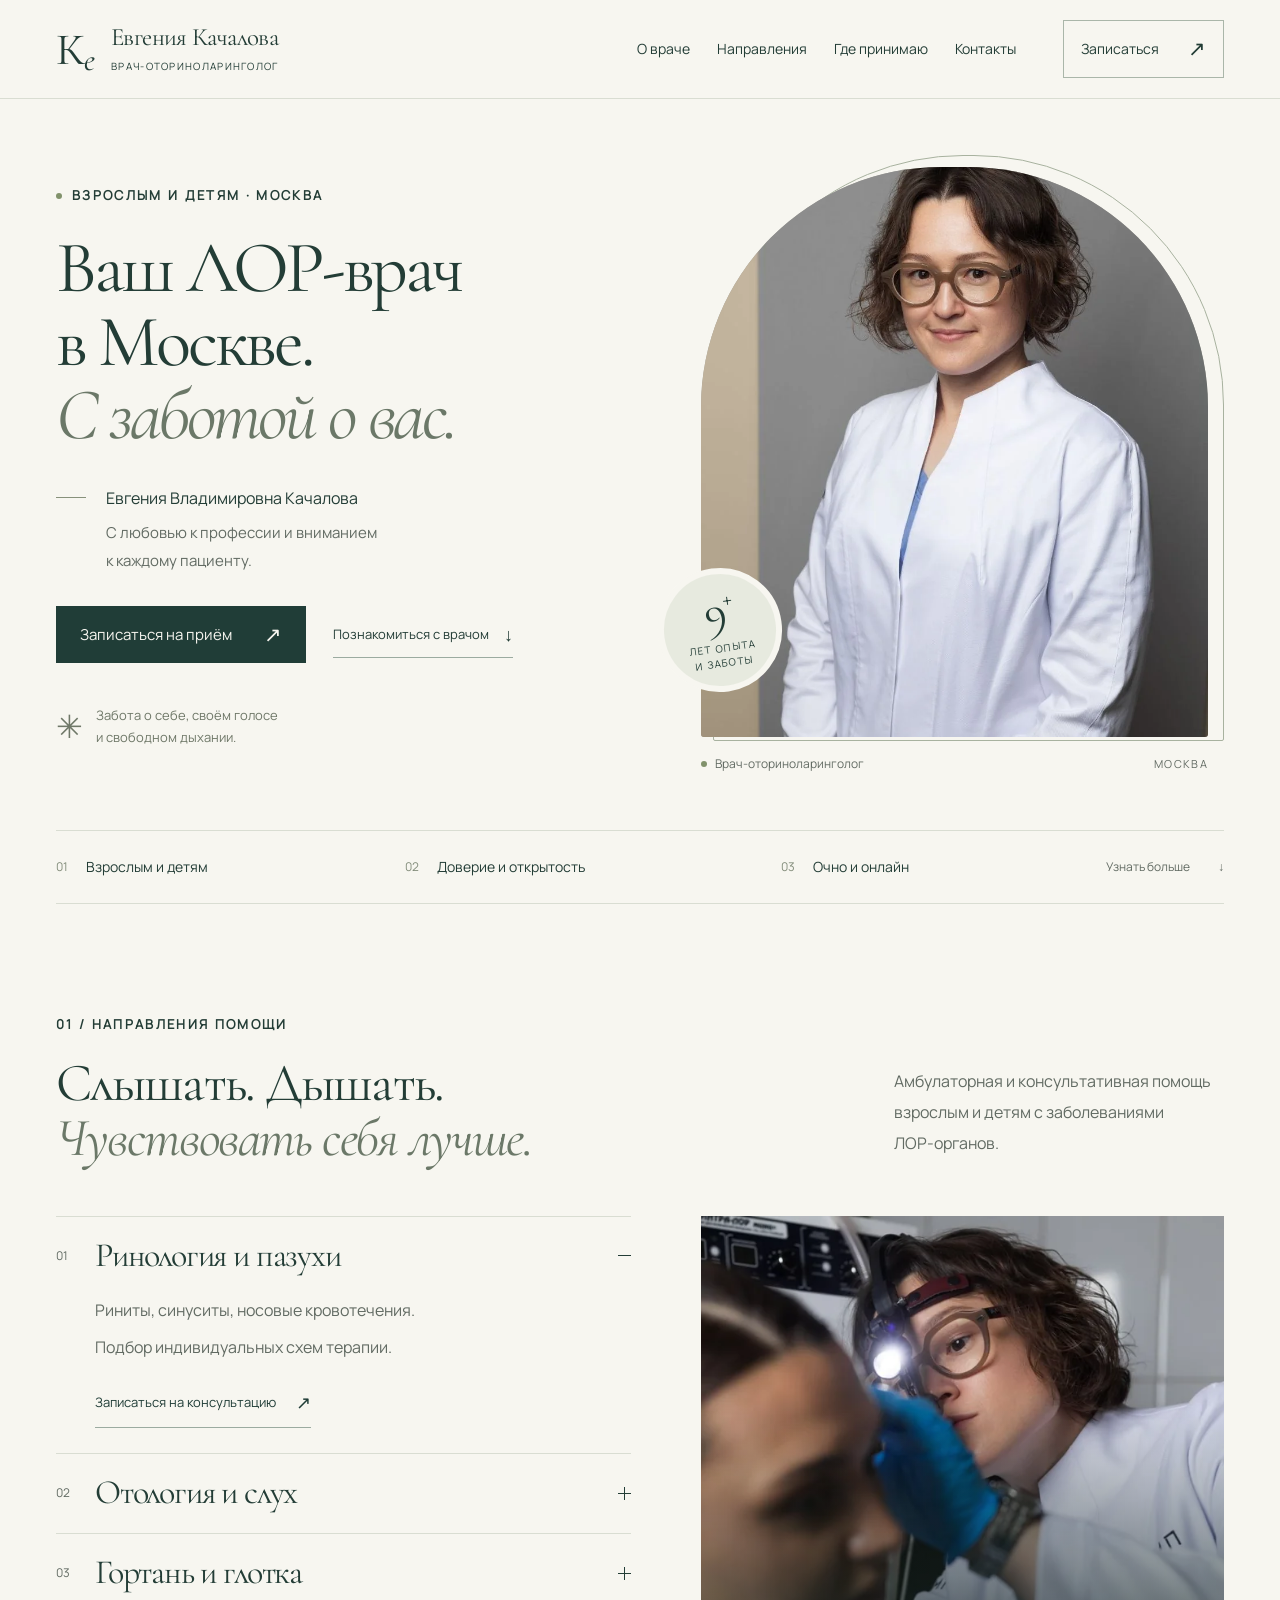
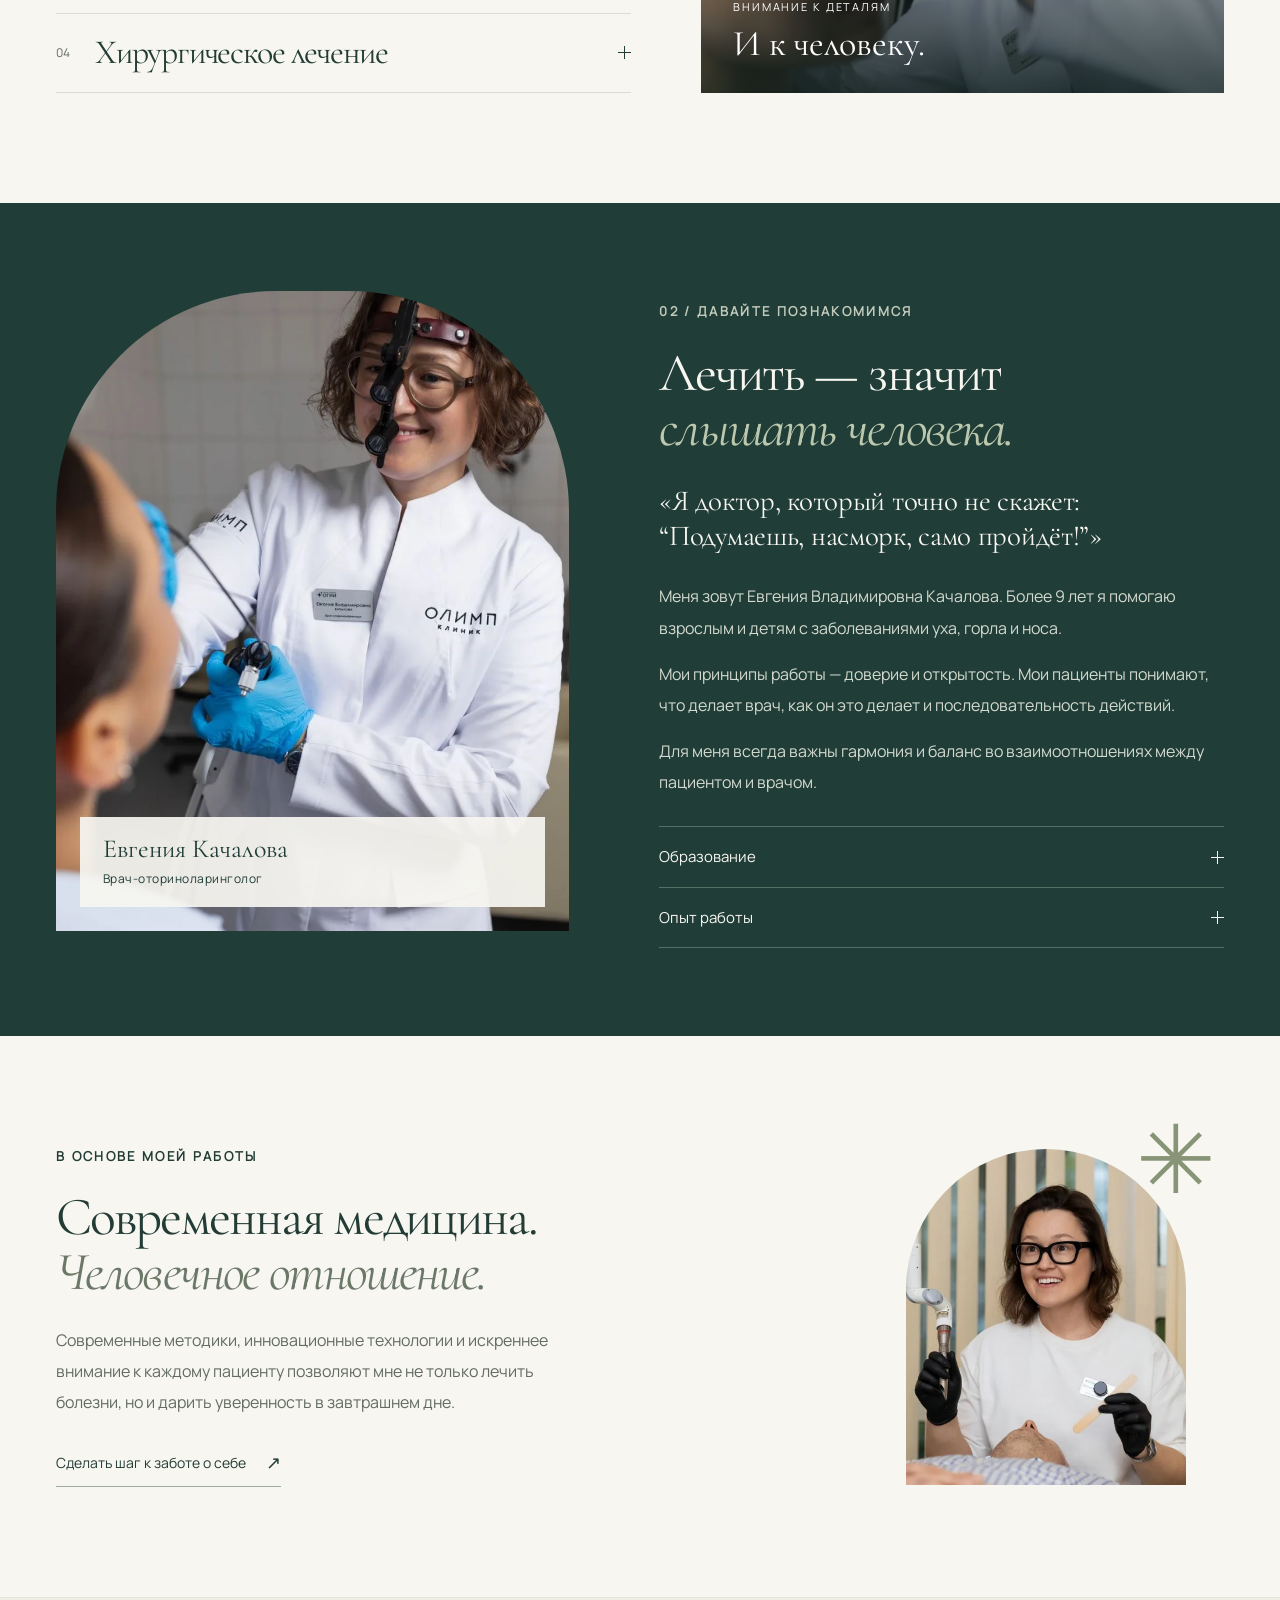
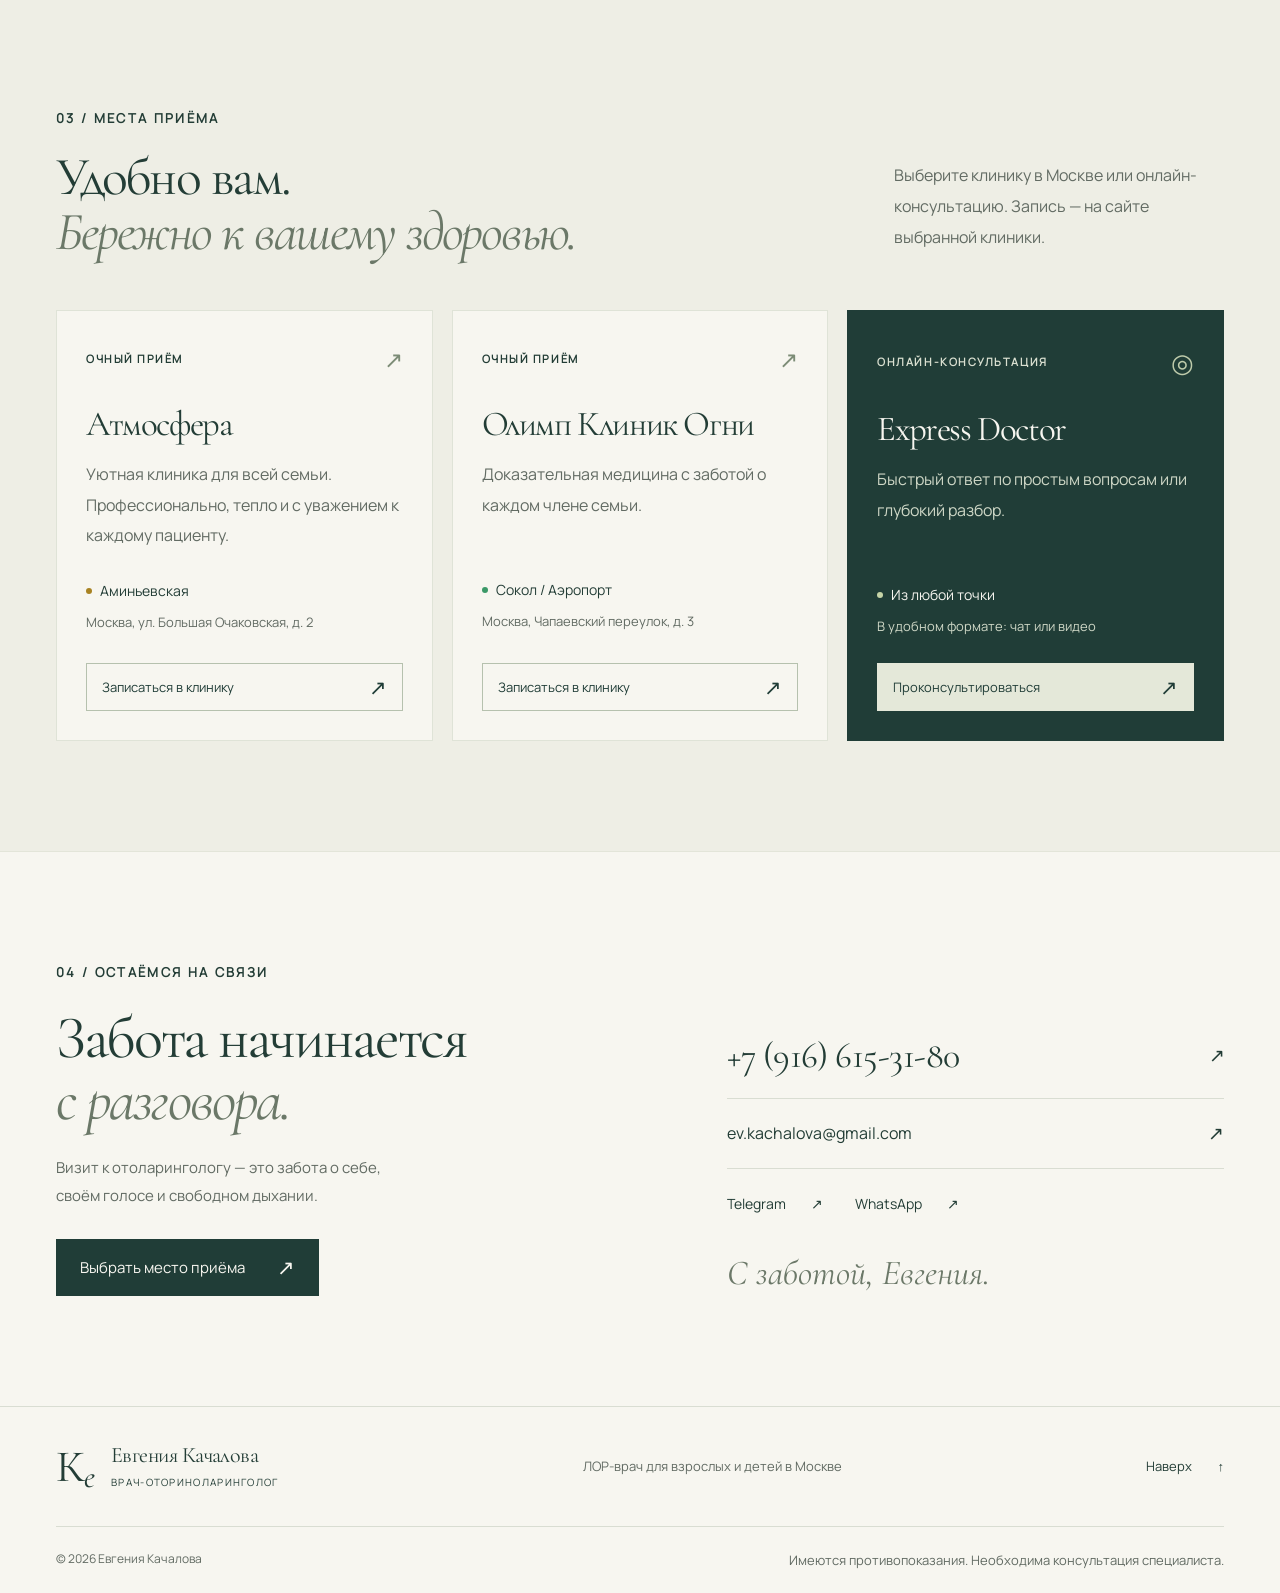
==== commit 6160ac75: "Publish typography and mobile layout improvements" ====
--- a/index.html
+++ b/index.html
@@ -9,7 +9,7 @@
     </title>
     <meta
       name="description"
-      content="ЛОР-врач в Москве Качалова Евгения Владимировна. Более 8 лет опыта, приём взрослых и детей. Клиники у м. Аминьевская, Сокол и Аэропорт. Запись и онлайн-консультации."
+      content="ЛОР-врач в Москве Качалова Евгения Владимировна. Более 9 лет опыта, приём взрослых и детей. Клиники у м. Аминьевская, Сокол и Аэропорт. Запись и онлайн-консультации."
     />
     <meta name="robots" content="index, follow, max-image-preview:large" />
     <link rel="canonical" href="https://kachalovg.github.io/kachalova-lor-2/" />
@@ -22,7 +22,7 @@
     />
     <meta
       property="og:description"
-      content="С любовью к профессии и заботой о каждом пациенте. ЛОР-помощь взрослым и детям, более 8 лет опыта. Очный приём и онлайн-консультации."
+      content="С любовью к профессии и заботой о каждом пациенте. ЛОР-помощь взрослым и детям, более 9 лет опыта. Очный приём и онлайн-консультации."
     />
     <meta property="og:url" content="https://kachalovg.github.io/kachalova-lor-2/" />
     <meta
@@ -49,7 +49,7 @@
       type="font/woff2"
       crossorigin
     />
-    <link rel="stylesheet" href="css/styles.css" />
+    <link rel="stylesheet" href="css/styles.css?v=20261024" />
     <script src="js/main.js" defer></script>
     <script type="application/ld+json">
       {
@@ -203,7 +203,7 @@
             fetchpriority="high"
           />
           <div class="experience-seal">
-            <strong>8<span>+</span></strong
+            <strong>9<span>+</span></strong
             ><span>ЛЕТ ОПЫТА<br />И ЗАБОТЫ</span>
           </div>
           <div class="portrait-caption">
@@ -236,8 +236,8 @@
             </h2>
           </div>
           <p class="section-description">
-            Амбулаторная и консультативная помощь взрослым и детям с
-            ЛОР-заболеваниями.
+            Амбулаторная и консультативная помощь взрослым и детям с заболеваниями
+            ЛОР-органов.
           </p>
         </div>
         <div class="expertise-grid">
@@ -245,7 +245,7 @@
             <details class="service" open>
               <summary>
                 <span class="service-number">01</span>
-                <h3>Нос и пазухи</h3>
+                <h3>Ринология и пазухи</h3>
                 <span class="plus" aria-hidden="true"></span>
               </summary>
               <div class="service-body">
@@ -260,7 +260,7 @@
             <details class="service">
               <summary>
                 <span class="service-number">02</span>
-                <h3>Уши и слух</h3>
+                <h3>Отология и слух</h3>
                 <span class="plus" aria-hidden="true"></span>
               </summary>
               <div class="service-body">
@@ -278,7 +278,7 @@
             <details class="service">
               <summary>
                 <span class="service-number">03</span>
-                <h3>Горло и миндалины</h3>
+                <h3>Гортань и глотка</h3>
                 <span class="plus" aria-hidden="true"></span>
               </summary>
               <div class="service-body">
@@ -361,7 +361,7 @@
               пройдёт!”»
             </blockquote>
             <p>
-              Меня зовут Евгения Владимировна Качалова. Более 8 лет я помогаю
+              Меня зовут Евгения Владимировна Качалова. Более 9 лет я помогаю
               взрослым и детям с заболеваниями уха, горла и носа.
             </p>
             <p>
@@ -444,7 +444,8 @@
         <div class="philosophy-copy">
           <p class="eyebrow">В ОСНОВЕ МОЕЙ РАБОТЫ</p>
           <h2 id="philosophy-title">
-            Современная медицина.<br /><em>Человечное отношение.</em>
+            <span class="heading-line">Современная медицина.</span>
+            <em class="heading-line">Человечное отношение.</em>
           </h2>
           <p>
             Современные методики, инновационные технологии и искреннее внимание
@@ -568,7 +569,8 @@
         <div class="contact-grid">
           <div>
             <h2 id="contacts-title">
-              Забота начинается<br /><em>с разговора.</em>
+              <span class="heading-line">Забота начинается</span>
+              <em class="heading-line">с разговора.</em>
             </h2>
             <p>
               Визит к отоларингологу — это забота о себе,<br
--- a/css/styles.css
+++ b/css/styles.css
@@ -41,7 +41,7 @@
   margin: 0;
   background: var(--paper);
   color: var(--ink);
-  font: 14px/1.7 var(--sans);
+  font: 16px/1.7 var(--sans);
   -webkit-font-smoothing: antialiased;
 }
 a {
@@ -104,7 +104,7 @@
   padding-block: 110px;
 }
 .eyebrow {
-  font-size: 10px;
+  font-size: 13px;
   font-weight: 600;
   letter-spacing: 0.18em;
   line-height: 1.6;
@@ -122,7 +122,7 @@
   color: var(--paper);
   padding: 15px 23px;
   border: 1px solid var(--green);
-  font-size: 12px;
+  font-size: 15px;
   transition:
     background 0.2s,
     transform 0.2s;
@@ -142,7 +142,7 @@
   gap: 20px;
   padding-block: 8px;
   border-bottom: 1px solid #9baba0;
-  font-size: 12px;
+  font-size: 15px;
 }
 .text-link span {
   font-size: 18px;
@@ -205,7 +205,7 @@
 }
 .brand-name small {
   display: block;
-  font: 8px/1.5 var(--sans);
+  font: 10px/1.5 var(--sans);
   letter-spacing: 0.13em;
   margin-top: 7px;
 }
@@ -214,7 +214,7 @@
   align-items: center;
   gap: 27px;
   margin-left: auto;
-  font-size: 11px;
+  font-size: 14px;
 }
 .nav a {
   padding: 10px 0;
@@ -228,7 +228,7 @@
   display: flex;
   align-items: center;
   gap: 29px;
-  font-size: 11px;
+  font-size: 14px;
   border: 1px solid #aab6a9;
   padding: 10px 17px;
 }
@@ -287,11 +287,11 @@
   margin-top: 12px;
 }
 .doctor-name {
-  font-size: 13px;
+  font-size: 16px;
   margin-bottom: 7px;
 }
 .hero-intro .muted {
-  font-size: 12px;
+  font-size: 15px;
   line-height: 1.85;
 }
 .hero-actions {
@@ -301,7 +301,7 @@
   margin-top: 31px;
 }
 .hero-actions .text-link {
-  font-size: 10px;
+  font-size: 13px;
   gap: 15px;
 }
 .hero-note {
@@ -310,7 +310,7 @@
   gap: 13px;
   align-items: center;
   color: #6f7868;
-  font-size: 10px;
+  font-size: 13px;
   line-height: 1.65;
 }
 .note-icon {
@@ -363,7 +363,7 @@
   vertical-align: top;
 }
 .experience-seal > span {
-  font: 8px/1.5 var(--sans);
+  font: 10px/1.5 var(--sans);
   letter-spacing: 0.14em;
   text-align: center;
   margin-top: 7px;
@@ -373,12 +373,12 @@
   align-items: center;
   gap: 8px;
   padding-top: 17px;
-  font-size: 9px;
+  font-size: 12px;
   color: var(--muted);
 }
 .caption-number {
   margin-left: auto;
-  font-size: 8px;
+  font-size: 11px;
   letter-spacing: 0.12em;
 }
 .trust-strip {
@@ -389,7 +389,7 @@
   align-items: center;
   justify-content: space-between;
   gap: 20px;
-  font-size: 11px;
+  font-size: 14px;
 }
 .trust-strip p {
   display: flex;
@@ -398,10 +398,10 @@
 }
 .trust-strip p span {
   color: #828c7a;
-  font-size: 9px;
+  font-size: 12px;
 }
 .trust-strip > a {
-  font-size: 9px;
+  font-size: 12px;
   color: var(--muted);
   display: flex;
   gap: 28px;
@@ -419,7 +419,7 @@
 .section-description {
   max-width: 295px;
   color: var(--muted);
-  font-size: 12px;
+  font-size: 15px;
   line-height: 1.95;
   padding-bottom: 6px;
 }
@@ -449,7 +449,7 @@
   padding: 22px 0;
 }
 .service-number {
-  font-size: 9px;
+  font-size: 12px;
   color: var(--muted);
   width: 19px;
 }
@@ -482,7 +482,7 @@
 .service-body {
   padding: 0 22px 25px 39px;
   color: var(--muted);
-  font-size: 12px;
+  font-size: 15px;
   line-height: 1.9;
   max-width: 450px;
 }
@@ -491,7 +491,7 @@
 }
 .service-body .text-link {
   color: var(--green);
-  font-size: 10px;
+  font-size: 13px;
   margin-top: 15px;
 }
 .expertise-photo {
@@ -524,7 +524,7 @@
 }
 .expertise-photo figcaption span {
   display: block;
-  font: 9px var(--sans);
+  font: 11px var(--sans);
   letter-spacing: 0.17em;
   margin-bottom: 10px;
 }
@@ -561,7 +561,7 @@
 }
 .photo-label span {
   display: block;
-  font: 9px/1.5 var(--sans);
+  font: 12px/1.5 var(--sans);
   margin-top: 8px;
   letter-spacing: 0.04em;
 }
@@ -585,7 +585,7 @@
   max-width: 460px;
 }
 .about-copy > p:not(.eyebrow) {
-  font-size: 12px;
+  font-size: 15px;
   line-height: 1.95;
   color: #d3dacf;
   margin-top: 15px;
@@ -603,7 +603,7 @@
   display: flex;
   align-items: center;
   padding: 17px 0;
-  font-size: 12px;
+  font-size: 15px;
 }
 .credential-content {
   padding: 4px 0 20px;
@@ -613,7 +613,7 @@
   grid-template-columns: 80px 1fr;
   gap: 16px;
   margin-top: 14px;
-  font-size: 11px;
+  font-size: 14px;
   color: #d3dacf;
 }
 .credential-content b {
@@ -632,13 +632,13 @@
 .philosophy-copy > p:not(.eyebrow) {
   color: var(--muted);
   max-width: 540px;
-  font-size: 13px;
+  font-size: 16px;
   line-height: 1.95;
   margin-top: 25px;
 }
 .philosophy .text-link {
   margin-top: 21px;
-  font-size: 11px;
+  font-size: 14px;
 }
 .care-image {
   position: relative;
@@ -684,7 +684,7 @@
   gap: 10px;
 }
 .clinic-top .eyebrow {
-  font-size: 8px;
+  font-size: 11px;
   letter-spacing: 0.14em;
 }
 .clinic-icon {
@@ -698,7 +698,7 @@
   white-space: nowrap;
 }
 .clinic-description {
-  font-size: 11px;
+  font-size: 14px;
   line-height: 1.9;
   color: var(--muted);
   margin-top: 17px;
@@ -707,13 +707,13 @@
 .clinic-address {
   margin-top: 29px;
   margin-bottom: 26px;
-  font-size: 10px;
+  font-size: 13px;
 }
 .metro {
   display: flex;
   align-items: center;
   gap: 8px;
-  font-size: 11px;
+  font-size: 14px;
 }
 .metro-dot {
   width: 6px;
@@ -728,13 +728,13 @@
 .clinic-address p {
   margin-top: 8px;
   color: var(--muted);
-  font-size: 10px;
+  font-size: 13px;
 }
 .clinic-card .button {
   margin-top: auto;
   min-height: 48px;
   padding: 12px 15px;
-  font-size: 10px;
+  font-size: 13px;
   gap: 12px;
 }
 .button-outline {
@@ -788,7 +788,7 @@
 }
 .contact-grid p {
   color: var(--muted);
-  font-size: 12px;
+  font-size: 15px;
   margin-top: 24px;
   line-height: 1.9;
 }
@@ -810,13 +810,13 @@
   font: 19px var(--sans);
 }
 .email-link {
-  font-size: 15px;
+  font-size: 16px;
 }
 .social-links {
   display: flex;
   gap: 32px;
   margin-top: 23px;
-  font-size: 11px;
+  font-size: 14px;
 }
 .social-links a {
   display: flex;
@@ -846,11 +846,11 @@
   font-size: 22px;
 }
 .footer-top > p {
-  font-size: 10px;
+  font-size: 13px;
   color: var(--muted);
 }
 .back-top {
-  font-size: 10px;
+  font-size: 13px;
   display: flex;
   gap: 25px;
 }
@@ -862,10 +862,10 @@
   justify-content: space-between;
   gap: 20px;
   color: var(--muted);
-  font-size: 9px;
+  font-size: 12px;
 }
 .footer-bottom p {
-  font-size: 10px;
+  font-size: 13px;
 }
 .mobile-book {
   display: none;
@@ -906,7 +906,7 @@
   margin-top: 20px;
 }
 .dialog-intro {
-  font-size: 12px;
+  font-size: 15px;
   color: var(--muted);
   margin-top: 17px;
 }
@@ -933,7 +933,7 @@
 }
 .booking-options small {
   display: block;
-  font-size: 10px;
+  font-size: 13px;
   color: var(--muted);
   margin-top: 9px;
 }
@@ -943,7 +943,7 @@
 .dialog-phone {
   display: block;
   margin-top: 25px;
-  font-size: 11px;
+  font-size: 14px;
   text-align: center;
 }
 @media (min-width: 1500px) {
@@ -969,7 +969,7 @@
     font-size: 22px;
   }
   .brand-name small {
-    font-size: 7px;
+    font-size: 10px;
   }
   .nav {
     gap: 20px;
@@ -1086,16 +1086,16 @@
     font-size: 6.1vw;
   }
   .hero .eyebrow {
-    font-size: 8px;
+    font-size: 11px;
   }
   .doctor-name {
-    font-size: 11px;
+    font-size: 14px;
   }
   .hero-intro {
     gap: 13px;
   }
   .hero-intro .muted {
-    font-size: 11px;
+    font-size: 14px;
   }
   .hero-actions {
     gap: 12px;
@@ -1104,7 +1104,7 @@
     margin-top: 25px;
   }
   .hero-actions .button {
-    font-size: 11px;
+    font-size: 14px;
     min-height: 52px;
   }
   .hero-note {
@@ -1120,10 +1120,10 @@
     font-size: 36px;
   }
   .experience-seal > span {
-    font-size: 7px;
+    font-size: 10px;
   }
   .trust-strip {
-    font-size: 9px;
+    font-size: 12px;
   }
   .trust-strip p {
     gap: 9px;
@@ -1139,7 +1139,7 @@
   }
   .section-description {
     max-width: 245px;
-    font-size: 11px;
+    font-size: 14px;
   }
   .expertise-grid {
     gap: 35px;
@@ -1152,7 +1152,7 @@
   }
   .service-body {
     padding-left: 32px;
-    font-size: 11px;
+    font-size: 14px;
   }
   .about-grid {
     gap: 40px;
@@ -1167,7 +1167,7 @@
     font-size: 25px;
   }
   .about-copy > p:not(.eyebrow) {
-    font-size: 11px;
+    font-size: 14px;
   }
   .philosophy {
     gap: 50px;
@@ -1186,24 +1186,24 @@
     font-size: 26px;
   }
   .clinic-top .eyebrow {
-    font-size: 7px;
+    font-size: 10px;
   }
   .clinic-description {
-    font-size: 10px;
+    font-size: 13px;
     min-height: 78px;
   }
   .clinic-card .button {
-    font-size: 9px;
+    font-size: 12px;
     padding: 10px;
   }
   .clinic-address {
-    font-size: 9px;
+    font-size: 12px;
   }
   .clinic-address p {
-    font-size: 9px;
+    font-size: 12px;
   }
   .metro {
-    font-size: 10px;
+    font-size: 13px;
   }
   .contact-grid {
     gap: 45px;
@@ -1212,7 +1212,7 @@
     font-size: 30px;
   }
   .email-link {
-    font-size: 13px;
+    font-size: 16px;
   }
   .footer-top > p {
     max-width: 180px;
@@ -1238,7 +1238,7 @@
     font-size: 22px;
   }
   .brand-name small {
-    font-size: 6.7px;
+    font-size: 9px;
     letter-spacing: 0.09em;
   }
   .monogram {
@@ -1249,7 +1249,7 @@
     font-size: 28px;
   }
   .header-book {
-    font-size: 10px;
+    font-size: 13px;
     padding: 7px 10px;
     gap: 12px;
   }
@@ -1268,7 +1268,7 @@
     flex-wrap: wrap;
     padding: 18px 20px;
     gap: 15px 24px;
-    font-size: 12px;
+    font-size: 15px;
   }
   .hero {
     grid-template-columns: 1fr;
@@ -1277,7 +1277,7 @@
     gap: 35px;
   }
   .hero .eyebrow {
-    font-size: 8px;
+    font-size: 11px;
     margin-bottom: 21px;
     letter-spacing: 0.14em;
   }
@@ -1291,10 +1291,10 @@
     gap: 14px;
   }
   .doctor-name {
-    font-size: 12px;
+    font-size: 15px;
   }
   .hero-intro .muted {
-    font-size: 12px;
+    font-size: 15px;
   }
   .hero-actions {
     flex-direction: row;
@@ -1303,13 +1303,13 @@
     margin-top: 24px;
   }
   .hero-actions .button {
-    font-size: 11px;
+    font-size: 14px;
     min-height: 52px;
     padding: 13px 17px;
     gap: 19px;
   }
   .hero-actions .text-link {
-    font-size: 9px;
+    font-size: 12px;
     gap: 9px;
   }
   .hero-visual {
@@ -1336,10 +1336,10 @@
     font-size: 41px;
   }
   .experience-seal > span {
-    font-size: 7px;
+    font-size: 10px;
   }
   .portrait-caption {
-    font-size: 8px;
+    font-size: 11px;
   }
   .trust-strip {
     gap: 13px;
@@ -1350,11 +1350,11 @@
     flex-direction: column;
     align-items: flex-start;
     gap: 6px;
-    font-size: 9px;
+    font-size: 12px;
     line-height: 1.5;
   }
   .trust-strip p span {
-    font-size: 8px;
+    font-size: 11px;
   }
   .section {
     padding-block: 65px;
@@ -1363,7 +1363,7 @@
     font-size: 44px;
   }
   .eyebrow {
-    font-size: 8px;
+    font-size: 11px;
     letter-spacing: 0.15em;
   }
   .section-heading {
@@ -1375,7 +1375,7 @@
   }
   .section-description {
     max-width: 360px;
-    font-size: 12px;
+    font-size: 15px;
     margin-top: 22px;
   }
   .expertise-grid {
@@ -1390,13 +1390,13 @@
     gap: 17px;
   }
   .service-body {
-    font-size: 12px;
+    font-size: 15px;
     padding-left: 36px;
     padding-bottom: 23px;
     max-width: 100%;
   }
   .service-body .text-link {
-    font-size: 11px;
+    font-size: 14px;
   }
   .expertise-photo {
     min-height: 0;
@@ -1411,7 +1411,7 @@
     left: 24px;
   }
   .expertise-photo figcaption span {
-    font-size: 8px;
+    font-size: 11px;
   }
   .about-section {
     padding-block: 55px;
@@ -1449,7 +1449,7 @@
     margin-block: 24px;
   }
   .about-copy > p:not(.eyebrow) {
-    font-size: 12px;
+    font-size: 15px;
     margin-top: 14px;
     line-height: 1.9;
   }
@@ -1457,11 +1457,11 @@
     margin-top: 26px;
   }
   .credentials summary {
-    font-size: 13px;
+    font-size: 16px;
     padding: 18px 0;
   }
   .credential-content p {
-    font-size: 12px;
+    font-size: 15px;
     grid-template-columns: 78px 1fr;
   }
   .philosophy {
@@ -1472,7 +1472,7 @@
     font-size: 43px;
   }
   .philosophy-copy > p:not(.eyebrow) {
-    font-size: 12px;
+    font-size: 15px;
     margin-top: 21px;
   }
   .care-image {
@@ -1496,14 +1496,14 @@
     min-height: 0;
   }
   .clinic-top .eyebrow {
-    font-size: 8px;
+    font-size: 11px;
   }
   .clinic-card h3 {
     font-size: 38px;
     margin-top: 22px;
   }
   .clinic-description {
-    font-size: 12px;
+    font-size: 15px;
     min-height: 0;
     max-width: 340px;
   }
@@ -1511,13 +1511,13 @@
     margin-block: 24px;
   }
   .metro {
-    font-size: 12px;
+    font-size: 15px;
   }
   .clinic-address p {
-    font-size: 11px;
+    font-size: 14px;
   }
   .clinic-card .button {
-    font-size: 11px;
+    font-size: 14px;
     min-height: 51px;
     padding: 13px 17px;
   }
@@ -1529,7 +1529,7 @@
     font-size: 47px;
   }
   .contact-grid p {
-    font-size: 12px;
+    font-size: 15px;
   }
   .contact-grid .button {
     margin-top: 24px;
@@ -1541,10 +1541,10 @@
     font-size: 36px;
   }
   .email-link {
-    font-size: 14px;
+    font-size: 16px;
   }
   .social-links {
-    font-size: 12px;
+    font-size: 15px;
     gap: 30px;
   }
   .contact-signature {
@@ -1563,7 +1563,7 @@
     order: 2;
     max-width: none;
     width: 100%;
-    font-size: 10px;
+    font-size: 13px;
   }
   .back-top {
     margin-left: auto;
@@ -1574,7 +1574,7 @@
     padding-bottom: 95px;
   }
   .footer-bottom p {
-    font-size: 9px;
+    font-size: 12px;
     margin-top: 10px;
   }
   .mobile-book {
@@ -1592,7 +1592,7 @@
   .mobile-book .button {
     width: 100%;
     min-height: 46px;
-    font-size: 12px;
+    font-size: 15px;
     padding: 11px 18px;
   }
   .dialog-open .mobile-book {
@@ -1606,16 +1606,16 @@
     font-size: 45px;
   }
   .dialog-intro {
-    font-size: 11px;
+    font-size: 14px;
   }
   .booking-options b {
     font-size: 28px;
   }
   .booking-options small {
-    font-size: 9px;
+    font-size: 12px;
   }
   .dialog-phone {
-    font-size: 10px;
+    font-size: 13px;
   }
   .desktop-break {
     display: none;
@@ -1635,10 +1635,10 @@
     gap: 14px;
   }
   .hero-actions .text-link {
-    font-size: 8px;
+    font-size: 11px;
   }
   .hero-actions .button {
-    font-size: 10px;
+    font-size: 13px;
     gap: 12px;
     padding-inline: 13px;
   }
@@ -1660,7 +1660,7 @@
 .service-body,
 .section-description,
 .clinic-description {
-  font-size: 13px;
+  font-size: 16px;
 }
 .clinic-card {
   min-width: 0;
@@ -1694,46 +1694,166 @@
   .philosophy-copy > p:not(.eyebrow),
   .clinic-description,
   .contact-grid p {
+    font-size: 16px;
+  }
+  .credential-content p {
+    font-size: 16px;
+  }
+  .hero-actions .text-link {
+    font-size: 13px;
+  }
+  .clinic-address p {
+    font-size: 15px;
+  }
+  .clinic-card .button {
+    font-size: 15px;
+  }
+  .credentials summary {
+    font-size: 16px;
+  }
+  .dialog-intro {
+    font-size: 16px;
+  }
+  .booking-options small {
     font-size: 14px;
   }
+  .dialog-phone {
+    font-size: 15px;
+  }
+  .footer-bottom p {
+    font-size: 13px;
+  }
+}
+@media (max-width: 380px) {
+  .hero-actions .text-link {
+    font-size: 14px;
+  }
+  .hero-actions .button {
+    font-size: 15px;
+  }
+}
+/* Keep mobile actions and heading phrases aligned without shrinking body text. */
+.heading-line {
+  display: block;
+}
+.hero-actions > a > span[aria-hidden] {
+  flex-shrink: 0;
+}
+.section-description {
+  max-width: 330px;
+}
+.clinic-description {
+  min-height: 90px;
+}
+.credential-content p {
+  grid-template-columns: 90px 1fr;
+}
+@media (max-width: 700px) {
+  .header-book {
+    display: none;
+  }
+  .menu-toggle {
+    margin-left: auto;
+  }
+  .brand-name small {
+    font-size: 9px;
+  }
+  .hero-actions {
+    display: grid;
+    grid-template-columns: minmax(0, 1fr) minmax(0, 1fr);
+    align-items: stretch;
+    gap: 12px;
+    width: 100%;
+  }
+  .hero-actions .button,
+  .hero-actions .text-link {
+    min-width: 0;
+    min-height: 64px;
+    margin: 0;
+    padding: 12px;
+    gap: 8px;
+    font-size: 13px;
+    line-height: 1.45;
+    justify-content: space-between;
+    text-wrap: balance;
+  }
+  .hero-actions .text-link {
+    border: 1px solid #aab6a9;
+  }
+  .hero-actions .button span,
+  .hero-actions .text-link span {
+    font-size: 18px;
+  }
+  .hero-intro .muted,
+  .service-body,
+  .section-description,
+  .about-copy > p:not(.eyebrow),
+  .philosophy-copy > p:not(.eyebrow),
+  .clinic-description,
+  .contact-grid p {
+    line-height: 1.75;
+  }
+  .portrait-caption {
+    gap: 6px;
+    flex-wrap: wrap;
+    font-size: 12px;
+  }
+  .caption-number {
+    font-size: 10px;
+    letter-spacing: .06em;
+  }
+  .trust-strip {
+    display: grid;
+    grid-template-columns: repeat(3, minmax(0, 1fr));
+    gap: 16px;
+    padding-block: 22px;
+  }
+  .trust-strip p {
+    font-size: 13px;
+    line-height: 1.5;
+    gap: 8px;
+  }
+  .trust-strip p span {
+    font-size: 11px;
+  }
+  .philosophy h2 {
+    width: 100%;
+    font-size: clamp(27px, 8.8vw, 44px);
+    line-height: 1.12;
+    letter-spacing: -.035em;
+  }
+  .contact-grid h2 {
+    width: 100%;
+    font-size: clamp(30px, 10.1vw, 47px);
+    line-height: 1.12;
+  }
+  .service summary {
+    gap: 12px;
+  }
+  .service-number {
+    width: 18px;
+    flex-shrink: 0;
+  }
+  .service h3 {
+    font-size: clamp(27px, 7.8vw, 34px);
+    line-height: 1.12;
+  }
+  .section-description {
+    max-width: none;
+  }
+  .clinic-description {
+    min-height: 0;
+  }
   .credential-content p {
+    grid-template-columns: 83px minmax(0, 1fr);
+    gap: 12px;
+  }
+  .dialog-phone {
     font-size: 13px;
   }
-  .hero-actions .text-link {
-    font-size: 10px;
-  }
-  .clinic-address p {
-    font-size: 12px;
-  }
-  .clinic-card .button {
-    font-size: 12px;
-  }
-  .credentials summary {
-    font-size: 14px;
-  }
-  .dialog-intro {
-    font-size: 13px;
-  }
-  .booking-options small {
-    font-size: 11px;
-  }
-  .dialog-phone {
-    font-size: 12px;
-  }
-  .footer-bottom p {
-    font-size: 10px;
-  }
-}
-@media (max-width: 380px) {
-  .hero-actions {
-    flex-direction: column;
-    align-items: flex-start;
-  }
-  .hero-actions .text-link {
-    font-size: 11px;
-  }
-  .hero-actions .button {
-    font-size: 12px;
+  .mobile-book .button {
+    font-size: 15px;
+    min-height: 50px;
   }
 }
 @media (prefers-reduced-motion: reduce) {
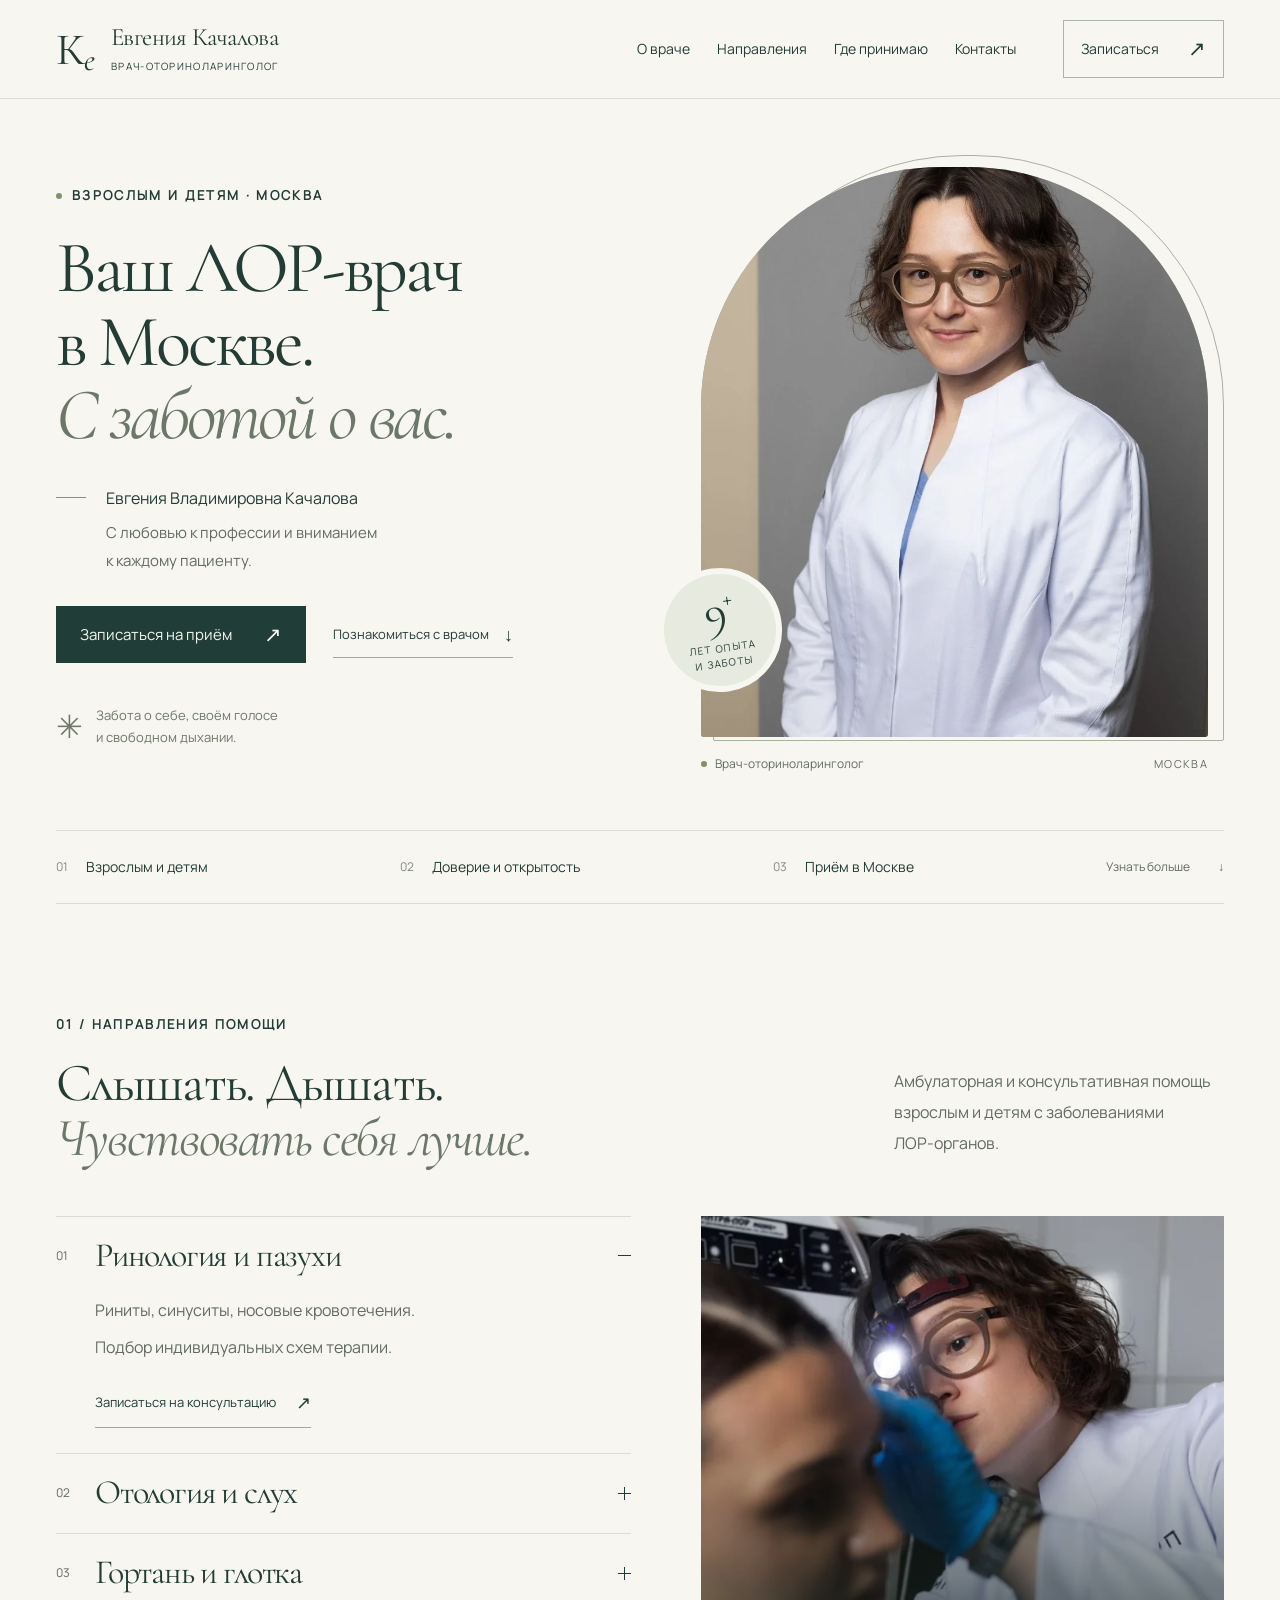
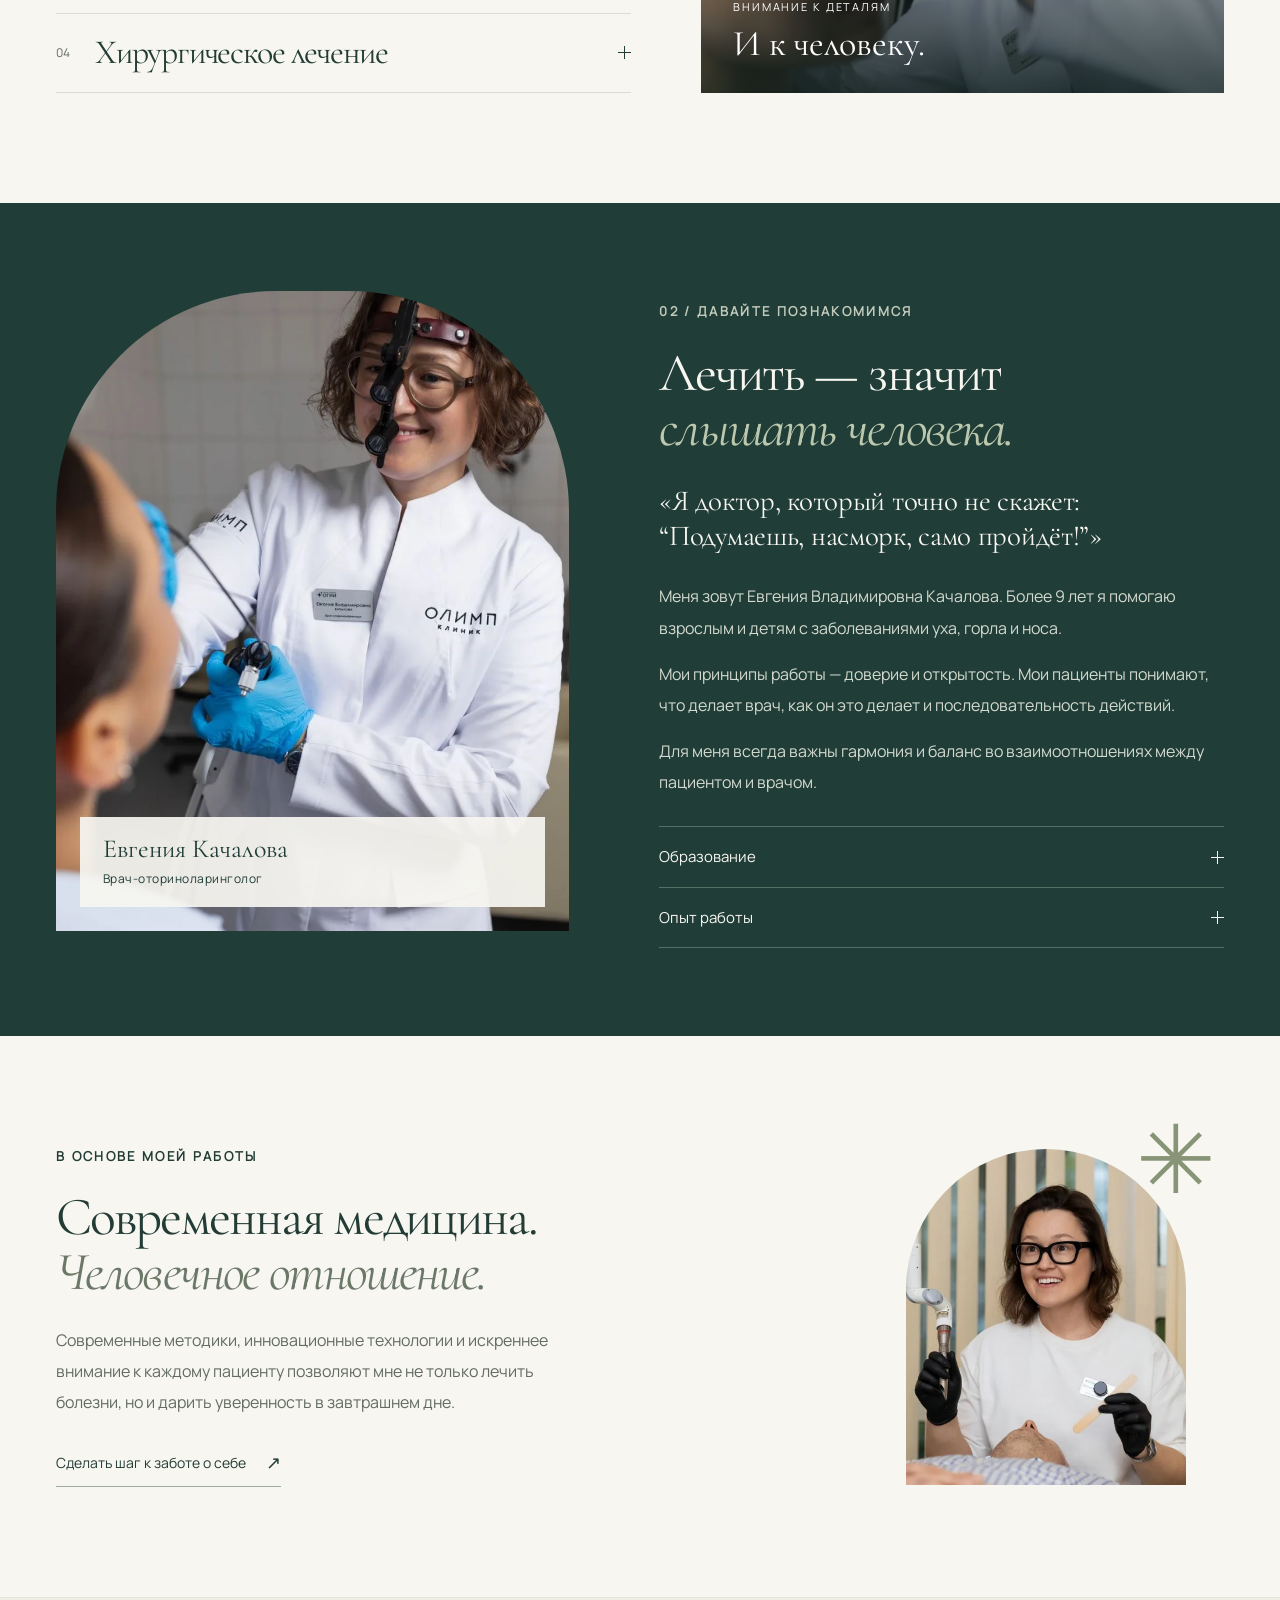
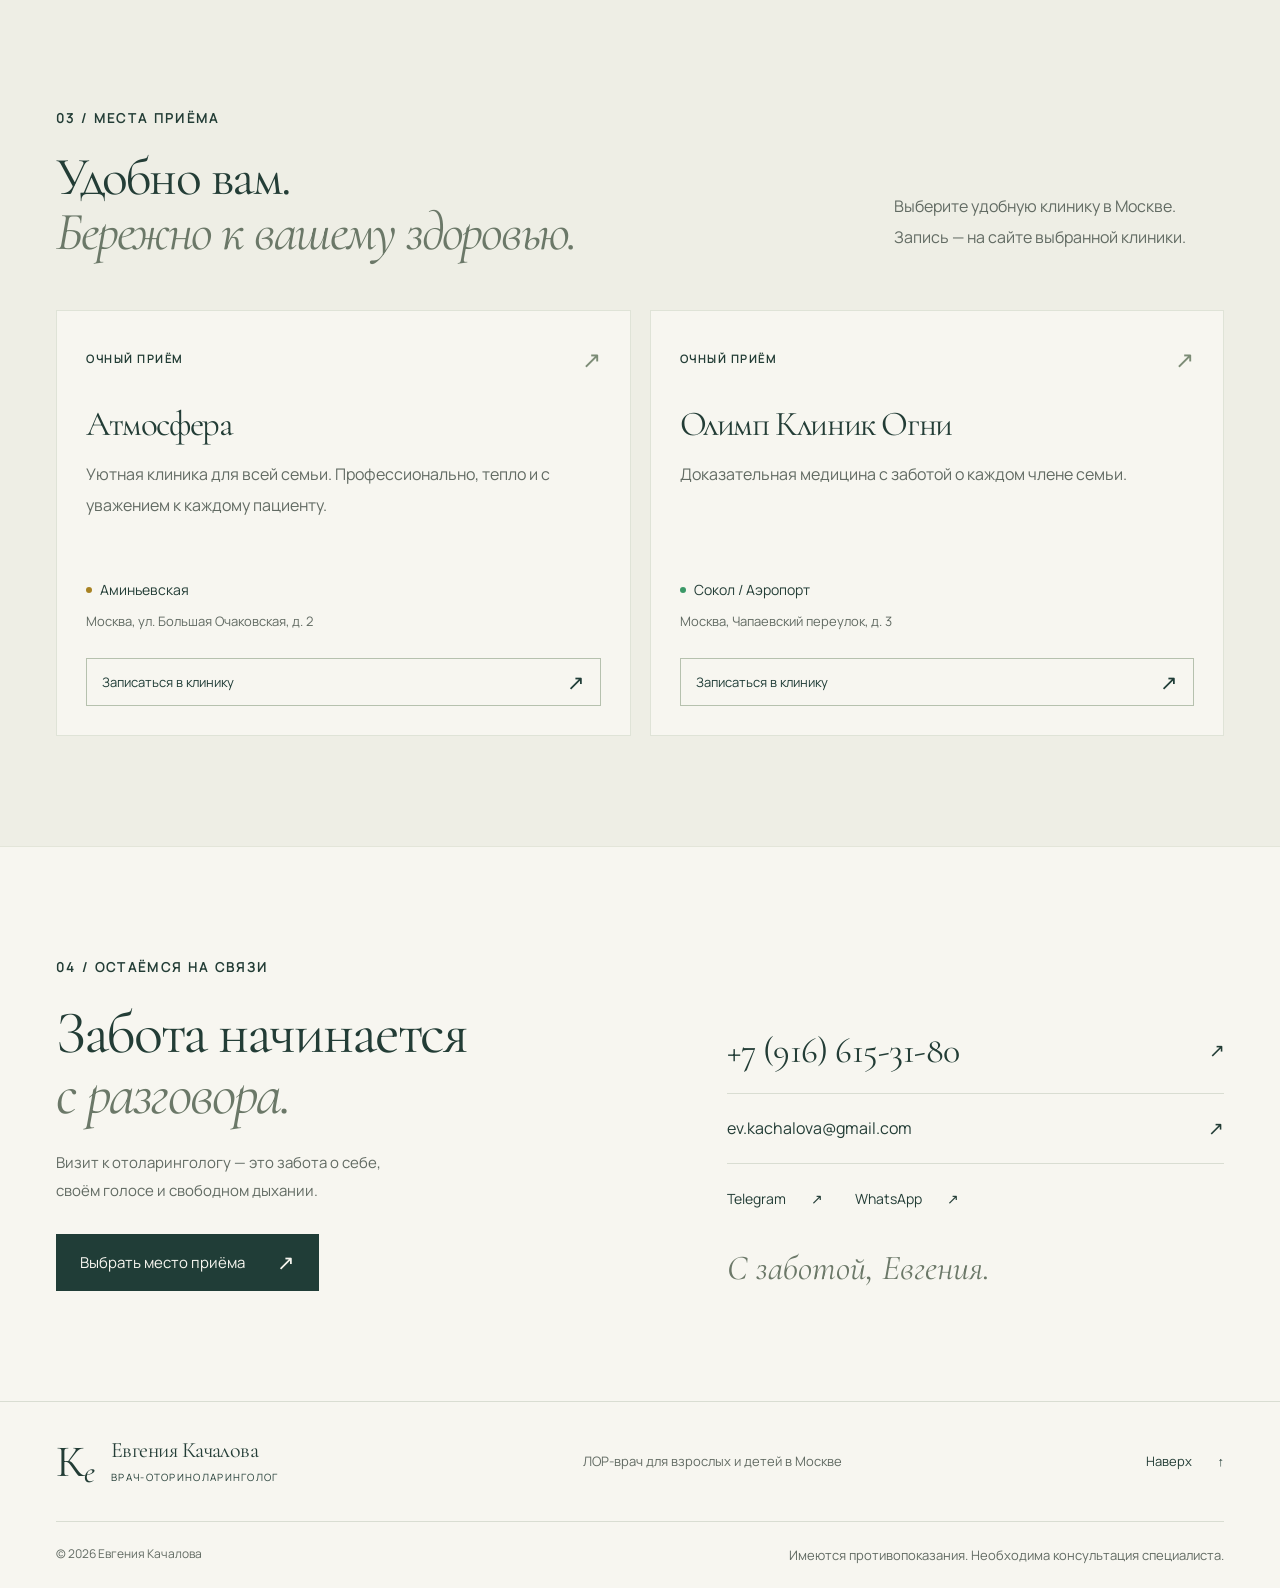
==== commit 8e9f348c: "Publish clinic booking options without Express Doctor" ====
--- a/index.html
+++ b/index.html
@@ -9,7 +9,7 @@
     </title>
     <meta
       name="description"
-      content="ЛОР-врач в Москве Качалова Евгения Владимировна. Более 9 лет опыта, приём взрослых и детей. Клиники у м. Аминьевская, Сокол и Аэропорт. Запись и онлайн-консультации."
+      content="ЛОР-врач в Москве Качалова Евгения Владимировна. Более 9 лет опыта, приём взрослых и детей. Клиники у м. Аминьевская, Сокол и Аэропорт. Запись на приём."
     />
     <meta name="robots" content="index, follow, max-image-preview:large" />
     <link rel="canonical" href="https://kachalovg.github.io/kachalova-lor-2/" />
@@ -22,7 +22,7 @@
     />
     <meta
       property="og:description"
-      content="С любовью к профессии и заботой о каждом пациенте. ЛОР-помощь взрослым и детям, более 9 лет опыта. Очный приём и онлайн-консультации."
+      content="С любовью к профессии и заботой о каждом пациенте. ЛОР-помощь взрослым и детям, более 9 лет опыта. Очный приём в Москве."
     />
     <meta property="og:url" content="https://kachalovg.github.io/kachalova-lor-2/" />
     <meta
@@ -49,7 +49,7 @@
       type="font/woff2"
       crossorigin
     />
-    <link rel="stylesheet" href="css/styles.css?v=20261024" />
+    <link rel="stylesheet" href="css/styles.css?v=20261024-2" />
     <script src="js/main.js" defer></script>
     <script type="application/ld+json">
       {
@@ -121,8 +121,7 @@
               }
             ],
             "sameAs": [
-              "https://t.me/evgeniyakachalova",
-              "https://ru.express.doctor/ru/doctors/otolaryngologist-ent-kachalova-evgeniya?utm_source=docref&utm_medium=referral&utm_campaign=167669"
+              "https://t.me/evgeniyakachalova"
             ]
           }
         ]
@@ -217,7 +216,7 @@
       <div class="trust-strip container">
         <p><span>01</span> Взрослым и детям</p>
         <p><span>02</span> Доверие и открытость</p>
-        <p><span>03</span> Очно и онлайн</p>
+        <p><span>03</span> Приём в Москве</p>
         <a href="#expertise" aria-label="Перейти к направлениям помощи"
           >Узнать больше <span aria-hidden="true">↓</span></a
         >
@@ -482,7 +481,7 @@
               </h2>
             </div>
             <p class="section-description">
-              Выберите клинику в Москве или онлайн-консультацию. Запись — на
+              Выберите удобную клинику в Москве. Запись — на
               сайте выбранной клиники.
             </p>
           </div>
@@ -532,29 +531,6 @@
                 target="_blank"
                 rel="noopener noreferrer"
                 >Записаться в клинику <span aria-hidden="true">↗</span></a
-              >
-            </article>
-            <article class="clinic-card clinic-online">
-              <div class="clinic-top">
-                <span class="eyebrow">ОНЛАЙН-КОНСУЛЬТАЦИЯ</span
-                ><span class="online-icon" aria-hidden="true">◎</span>
-              </div>
-              <h3>Express Doctor</h3>
-              <p class="clinic-description">
-                Быстрый ответ по простым вопросам или глубокий разбор.
-              </p>
-              <div class="clinic-address">
-                <span class="metro"
-                  ><i class="status-dot"></i> Из любой точки</span
-                >
-                <p>В удобном формате: чат или видео</p>
-              </div>
-              <a
-                class="button button-light"
-                href="https://ru.express.doctor/ru/doctors/otolaryngologist-ent-kachalova-evgeniya?utm_source=docref&amp;utm_medium=referral&amp;utm_campaign=167669"
-                target="_blank"
-                rel="noopener noreferrer"
-                >Проконсультироваться <span aria-hidden="true">↗</span></a
               >
             </article>
           </div>
@@ -656,13 +632,6 @@
             ><b>Олимп Клиник Огни</b
             ><small>м. Сокол / Аэропорт · Чапаевский пер., 3</small></span
           ><span aria-hidden="true">↗</span></a
-        ><a
-          href="https://ru.express.doctor/ru/doctors/otolaryngologist-ent-kachalova-evgeniya?utm_source=docref&amp;utm_medium=referral&amp;utm_campaign=167669"
-          target="_blank"
-          rel="noopener noreferrer"
-          ><span
-            ><b>Express Doctor</b><small>Онлайн · чат или видео</small></span
-          ><span aria-hidden="true">↗</span></a
         >
       </div>
       <a class="dialog-phone" href="tel:+79166153180"
--- a/css/styles.css
+++ b/css/styles.css
@@ -666,7 +666,7 @@
 }
 .clinic-grid {
   display: grid;
-  grid-template-columns: repeat(3, minmax(0, 1fr));
+  grid-template-columns: repeat(2, minmax(0, 1fr));
   gap: 19px;
 }
 .clinic-card {
@@ -745,34 +745,6 @@
 .button-outline:hover {
   background: var(--green);
   color: white;
-}
-.clinic-online {
-  background: var(--green);
-  color: var(--paper);
-  border-color: var(--green);
-}
-.clinic-online .clinic-description,
-.clinic-online .clinic-address p {
-  color: #ced7c6;
-}
-.clinic-online .eyebrow {
-  color: #d9dfd0;
-}
-.clinic-online .status-dot {
-  background: #c6d4a7;
-}
-.online-icon {
-  font-size: 26px;
-  color: #becbab;
-}
-.button-light {
-  background: #e4e8d9;
-  color: var(--green);
-  border-color: #e4e8d9;
-}
-.button-light:hover {
-  background: white;
-  color: var(--green);
 }
 .contact-section > .eyebrow {
   margin-bottom: 24px;
